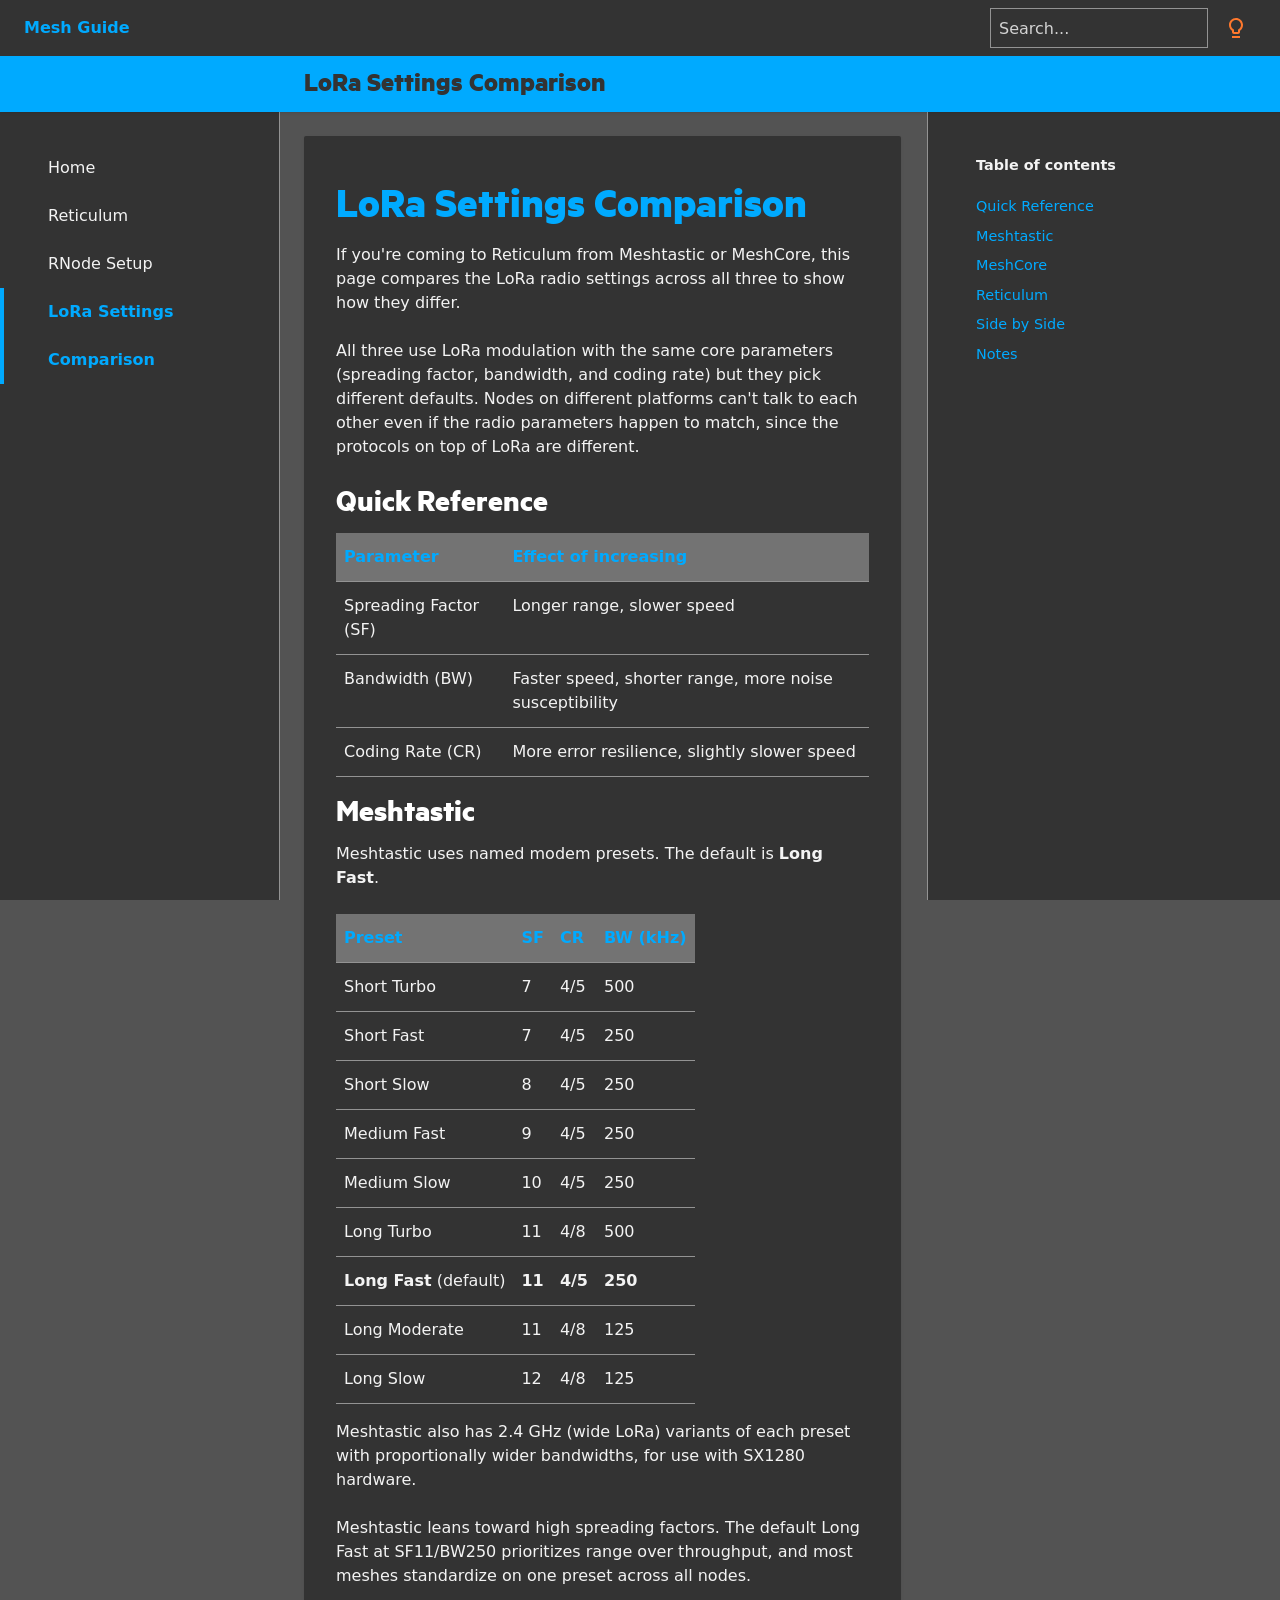
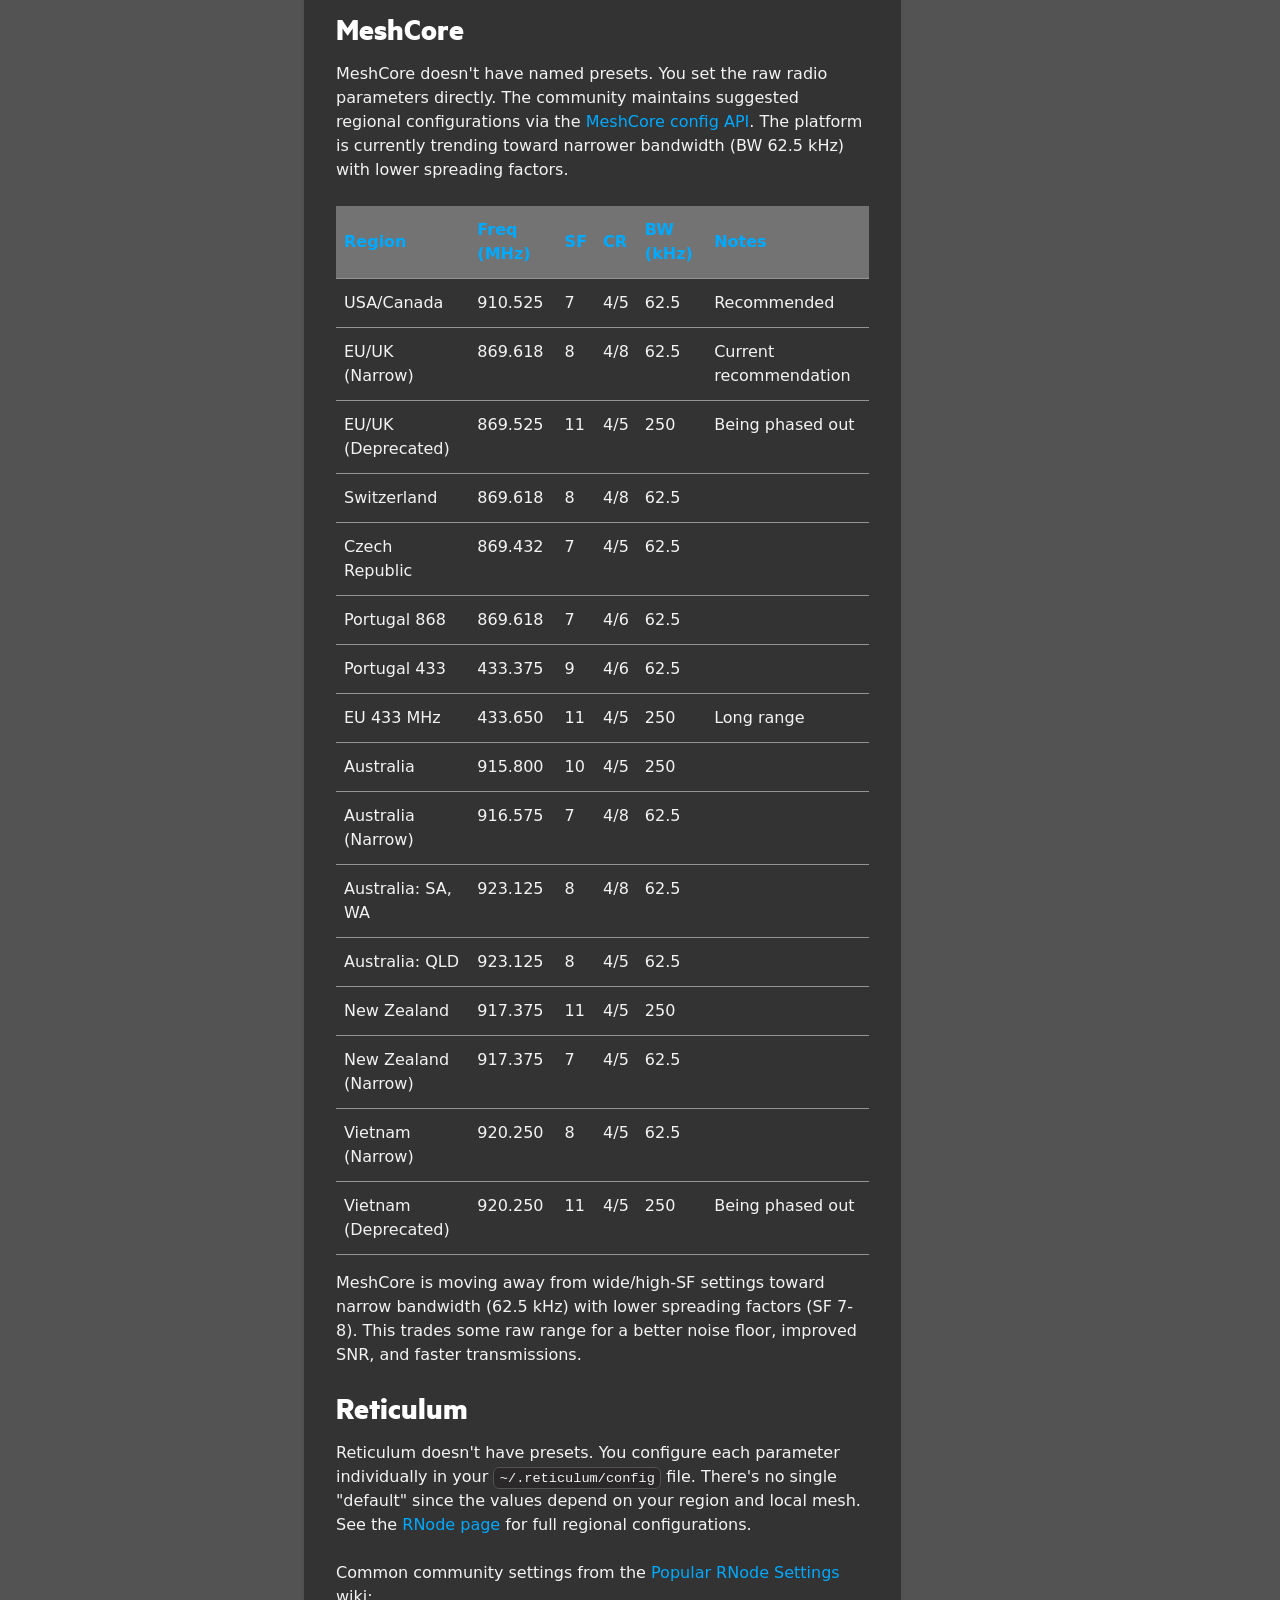
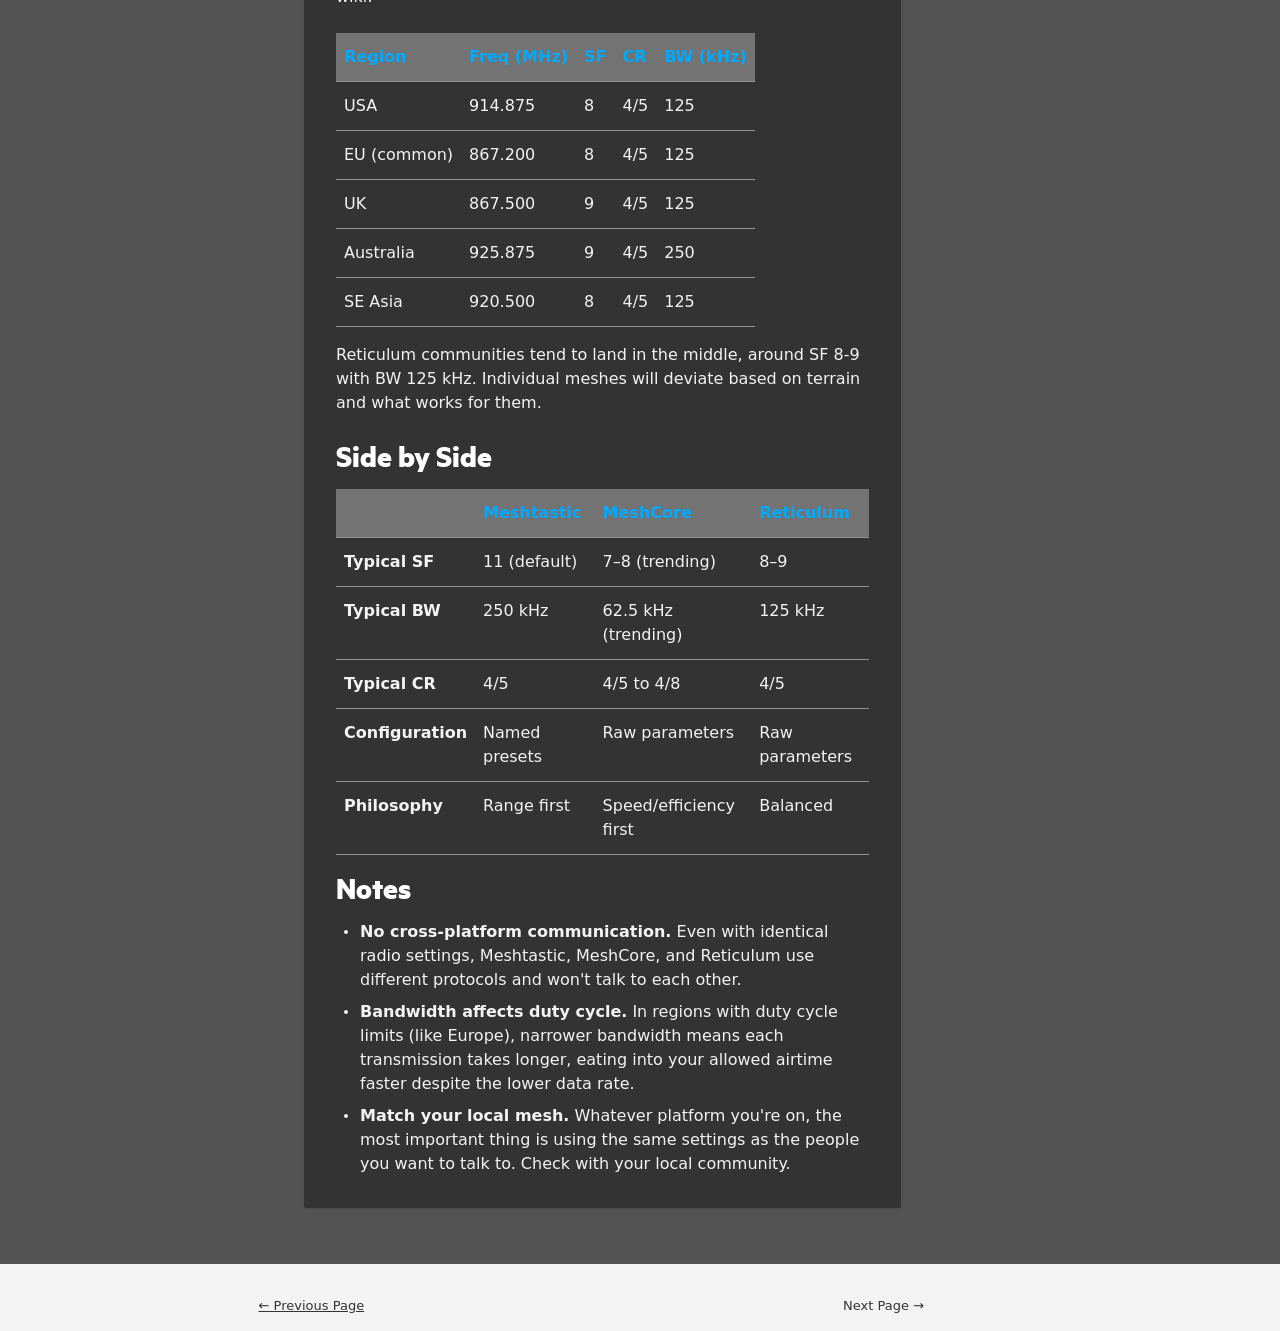
==== lora-comparison/index.html @ 9726cde9 "Deployed 7821513 with MkDocs version: 1.6.1" ====
<!DOCTYPE html>
<head>
  <meta charset="utf-8">
  <meta http-equiv="x-ua-compatible" content="ie=edge">
  <meta name="viewport" content="width=device-width, initial-scale=1, shrink-to-fit=no">

  <!--
    The page_title contains the title for a page as shown in the navigation.
    Site name contains the name as defined in the mkdocs.yml
  -->
  <title>LoRa Settings Comparison - Mesh Guide</title>

  <!-- Page description -->
  

  <!-- Redirect -->
  

  <!-- Page author -->
  
  <!--
    Just add a favicon.ico image to the docs.
  -->
  <link rel="shortcut icon" href="../img/favicon.ico">

  <link rel="stylesheet" href="../css/colors.css">
  <link rel="stylesheet" href="../css/bundle.css">
  <link rel="stylesheet" href="../css/theme.css">
  <link media="print" onload="this.media='all'" rel="stylesheet" href="../css/atom-dark-one.min.css">
  <!--
    extra_ess contains paths to CSS files in the users
    documentation directory or a list of CSS files defined in
    their mkdocs.yml.

    http://www.mkdocs.org/user-guide/configuration/#extra_css
  -->
  
    <link href="../css/custom.css" rel="stylesheet">
  

  
  

  <!--
    Include Google Analytics tracking code.

    http://www.mkdocs.org/user-guide/configuration/#google_analytics
  -->
  

</head>

<body>
<input id="dark-mode" type="checkbox" />
<!--
  The JS has to be loaded here for maximum performance, right after the #dark-mode
-->
<script src="../js/theme.js"></script>
<div class="app-body">
  <!-- KPN STYLE Beginning -->
  <div class="app-layout ">
    <!-- Top Bar -->
    <nav class="app-layout__top-bar top-bar">
      <a class="top-bar__logo">
        <img alt="KPN Logo" src="../img/logo-kpn.svg" />
      </a>
      <div class="top-bar__title">Mesh Guide</div>
      <ul class="top-bar__menu">
        <!--
          Create a search form that sends the user to the search.html file - this is
          the other file in the template which adds search to the theme. The only
          requirement here is that there is a text input with the name 'q' and the
          action and methods match below.
        -->
          <li class="top-bar__item">

            <span role="search" id="search-input-wrapper">
              <form action="../search.html" method="get">
                <input type="text" class="input" id="search-input" name="q" placeholder="Search..." />
              </form>
            </span >
          </li>
        <!--
          Versioning support
        -->
        
        <!--
          Support repo URL
        -->
        <li class="top-bar__item">
          
        </li>

        <li class="top-bar__item">
            <label class="top-bar__link" id="label-dark-mode" for="dark-mode" title="Dark mode">
              <svg alt="dark mode" width="24" height="24">
                <image xlink:href="../img/ui-bulb.svg" width="24" height="24"/>
            </svg>
            </label>
        </li>
        <li class="top-bar__item top-bar__item--trigger"></li>

        <!-- <li class="top-bar__item">

          <a class="top-bar__link top-bar__link--active">Home</a>
        </li>
        <li class="top-bar__item"><a class="top-bar__link">Information</a></li>
        <li class="top-bar__item">
          <a class="top-bar__link top-bar__link--collapsed">Getting Started</a>

        </li>
        <li class="top-bar__item top-bar__item--trigger">Menu</li> -->
      </ul>
    </nav>

    <!--
      Create the navigation for the documentation.

      Because we don't know how many levels deep the navigation is, it needs to
      be included in it's own file so it can be recursive. Otherwise the theme
      can also only support a specific number of levels.

      See the nav.html file for more details about how this works.
    -->
    <nav class="app-layout__side-bar side-bar">
      <div class="side-bar__action-bar">
        <a class="side-bar__link" href="/">Mesh Guide</a>
        <!--
          Versioning support
        -->
        
        <button class="side-bar__close"></button>
      </div>
      <ul class="side-bar__menu">
        
          <!--

-->

<li>
  <a href=".." class="side-bar__link ">
    Home
  </a>
</li>

        
          <!--

-->

<li>
  <a href="../reticulum/" class="side-bar__link ">
    Reticulum
  </a>
</li>

        
          <!--

-->

<li>
  <a href="../rnode/" class="side-bar__link ">
    RNode Setup
  </a>
</li>

        
          <!--

-->

<li>
  <a href="./" class="side-bar__link side-bar__link--active">
    LoRa Settings Comparison
  </a>
</li>

        
      </ul>
    </nav>

    <!-- MAIN BLOCK -->
    <main class="app-layout__main main">
      <div class="app-layout__title-bar title-bar">
        <div class="title-bar__title">LoRa Settings Comparison</div>
      </div>
      
      <div class="sidebar--secondary hidden-s hidden-xs">
        <h4>Table of contents</h4>
        <ul>
        
          
            
                <li><a class="a" href="#quick-reference">Quick Reference</a></li>
                
            
                <li><a class="a" href="#meshtastic">Meshtastic</a></li>
                
            
                <li><a class="a" href="#meshcore">MeshCore</a></li>
                
            
                <li><a class="a" href="#reticulum">Reticulum</a></li>
                
            
                <li><a class="a" href="#side-by-side">Side by Side</a></li>
                
            
                <li><a class="a" href="#notes">Notes</a></li>
                
            
          
        
        </ul>
      </div>
      
      <div class="container content-block">
        <div class="kpn-style">
          <div class="card">
            <div class="card__body">

              
              <h1 id="lora-settings-comparison">LoRa Settings Comparison</h1>
<p>If you're coming to Reticulum from Meshtastic or MeshCore, this page compares the LoRa radio
settings across all three to show how they differ.</p>
<p>All three use LoRa modulation with the same core parameters (spreading factor, bandwidth, and
coding rate) but they pick different defaults. Nodes on different platforms can't talk to each
other even if the radio parameters happen to match, since the protocols on top of LoRa are
different.</p>
<h2 id="quick-reference">Quick Reference</h2>
<table>
<thead>
<tr>
<th>Parameter</th>
<th>Effect of increasing</th>
</tr>
</thead>
<tbody>
<tr>
<td>Spreading Factor (SF)</td>
<td>Longer range, slower speed</td>
</tr>
<tr>
<td>Bandwidth (BW)</td>
<td>Faster speed, shorter range, more noise susceptibility</td>
</tr>
<tr>
<td>Coding Rate (CR)</td>
<td>More error resilience, slightly slower speed</td>
</tr>
</tbody>
</table>
<h2 id="meshtastic">Meshtastic</h2>
<p>Meshtastic uses named modem presets. The default is <strong>Long Fast</strong>.</p>
<table>
<thead>
<tr>
<th>Preset</th>
<th>SF</th>
<th>CR</th>
<th>BW (kHz)</th>
</tr>
</thead>
<tbody>
<tr>
<td>Short Turbo</td>
<td>7</td>
<td>4/5</td>
<td>500</td>
</tr>
<tr>
<td>Short Fast</td>
<td>7</td>
<td>4/5</td>
<td>250</td>
</tr>
<tr>
<td>Short Slow</td>
<td>8</td>
<td>4/5</td>
<td>250</td>
</tr>
<tr>
<td>Medium Fast</td>
<td>9</td>
<td>4/5</td>
<td>250</td>
</tr>
<tr>
<td>Medium Slow</td>
<td>10</td>
<td>4/5</td>
<td>250</td>
</tr>
<tr>
<td>Long Turbo</td>
<td>11</td>
<td>4/8</td>
<td>500</td>
</tr>
<tr>
<td><strong>Long Fast</strong> (default)</td>
<td><strong>11</strong></td>
<td><strong>4/5</strong></td>
<td><strong>250</strong></td>
</tr>
<tr>
<td>Long Moderate</td>
<td>11</td>
<td>4/8</td>
<td>125</td>
</tr>
<tr>
<td>Long Slow</td>
<td>12</td>
<td>4/8</td>
<td>125</td>
</tr>
</tbody>
</table>
<p>Meshtastic also has 2.4 GHz (wide LoRa) variants of each preset with proportionally wider
bandwidths, for use with SX1280 hardware.</p>
<p>Meshtastic leans toward high spreading factors. The default Long Fast at SF11/BW250 prioritizes
range over throughput, and most meshes standardize on one preset across all nodes.</p>
<h2 id="meshcore">MeshCore</h2>
<p>MeshCore doesn't have named presets. You set the raw radio parameters directly. The community
maintains suggested regional configurations via the
<a href="https://api.meshcore.nz/api/v1/config">MeshCore config API</a>. The platform is currently
trending toward narrower bandwidth (BW 62.5 kHz) with lower spreading factors.</p>
<table>
<thead>
<tr>
<th>Region</th>
<th>Freq (MHz)</th>
<th>SF</th>
<th>CR</th>
<th>BW (kHz)</th>
<th>Notes</th>
</tr>
</thead>
<tbody>
<tr>
<td>USA/Canada</td>
<td>910.525</td>
<td>7</td>
<td>4/5</td>
<td>62.5</td>
<td>Recommended</td>
</tr>
<tr>
<td>EU/UK (Narrow)</td>
<td>869.618</td>
<td>8</td>
<td>4/8</td>
<td>62.5</td>
<td>Current recommendation</td>
</tr>
<tr>
<td>EU/UK (Deprecated)</td>
<td>869.525</td>
<td>11</td>
<td>4/5</td>
<td>250</td>
<td>Being phased out</td>
</tr>
<tr>
<td>Switzerland</td>
<td>869.618</td>
<td>8</td>
<td>4/8</td>
<td>62.5</td>
<td></td>
</tr>
<tr>
<td>Czech Republic</td>
<td>869.432</td>
<td>7</td>
<td>4/5</td>
<td>62.5</td>
<td></td>
</tr>
<tr>
<td>Portugal 868</td>
<td>869.618</td>
<td>7</td>
<td>4/6</td>
<td>62.5</td>
<td></td>
</tr>
<tr>
<td>Portugal 433</td>
<td>433.375</td>
<td>9</td>
<td>4/6</td>
<td>62.5</td>
<td></td>
</tr>
<tr>
<td>EU 433 MHz</td>
<td>433.650</td>
<td>11</td>
<td>4/5</td>
<td>250</td>
<td>Long range</td>
</tr>
<tr>
<td>Australia</td>
<td>915.800</td>
<td>10</td>
<td>4/5</td>
<td>250</td>
<td></td>
</tr>
<tr>
<td>Australia (Narrow)</td>
<td>916.575</td>
<td>7</td>
<td>4/8</td>
<td>62.5</td>
<td></td>
</tr>
<tr>
<td>Australia: SA, WA</td>
<td>923.125</td>
<td>8</td>
<td>4/8</td>
<td>62.5</td>
<td></td>
</tr>
<tr>
<td>Australia: QLD</td>
<td>923.125</td>
<td>8</td>
<td>4/5</td>
<td>62.5</td>
<td></td>
</tr>
<tr>
<td>New Zealand</td>
<td>917.375</td>
<td>11</td>
<td>4/5</td>
<td>250</td>
<td></td>
</tr>
<tr>
<td>New Zealand (Narrow)</td>
<td>917.375</td>
<td>7</td>
<td>4/5</td>
<td>62.5</td>
<td></td>
</tr>
<tr>
<td>Vietnam (Narrow)</td>
<td>920.250</td>
<td>8</td>
<td>4/5</td>
<td>62.5</td>
<td></td>
</tr>
<tr>
<td>Vietnam (Deprecated)</td>
<td>920.250</td>
<td>11</td>
<td>4/5</td>
<td>250</td>
<td>Being phased out</td>
</tr>
</tbody>
</table>
<p>MeshCore is moving away from wide/high-SF settings toward narrow bandwidth (62.5 kHz) with
lower spreading factors (SF 7-8). This trades some raw range for a better noise floor,
improved SNR, and faster transmissions.</p>
<h2 id="reticulum">Reticulum</h2>
<p>Reticulum doesn't have presets. You configure each parameter individually in your
<code>~/.reticulum/config</code> file. There's no single "default" since the values depend on your
region and local mesh. See the <a href="../rnode/">RNode page</a> for full regional configurations.</p>
<p>Common community settings from the
<a href="https://github.com/markqvist/Reticulum/wiki/Popular-RNode-Settings">Popular RNode Settings</a> wiki:</p>
<table>
<thead>
<tr>
<th>Region</th>
<th>Freq (MHz)</th>
<th>SF</th>
<th>CR</th>
<th>BW (kHz)</th>
</tr>
</thead>
<tbody>
<tr>
<td>USA</td>
<td>914.875</td>
<td>8</td>
<td>4/5</td>
<td>125</td>
</tr>
<tr>
<td>EU (common)</td>
<td>867.200</td>
<td>8</td>
<td>4/5</td>
<td>125</td>
</tr>
<tr>
<td>UK</td>
<td>867.500</td>
<td>9</td>
<td>4/5</td>
<td>125</td>
</tr>
<tr>
<td>Australia</td>
<td>925.875</td>
<td>9</td>
<td>4/5</td>
<td>250</td>
</tr>
<tr>
<td>SE Asia</td>
<td>920.500</td>
<td>8</td>
<td>4/5</td>
<td>125</td>
</tr>
</tbody>
</table>
<p>Reticulum communities tend to land in the middle, around SF 8-9 with BW 125 kHz. Individual meshes
will deviate based on terrain and what works for them.</p>
<h2 id="side-by-side">Side by Side</h2>
<table>
<thead>
<tr>
<th></th>
<th>Meshtastic</th>
<th>MeshCore</th>
<th>Reticulum</th>
</tr>
</thead>
<tbody>
<tr>
<td><strong>Typical SF</strong></td>
<td>11 (default)</td>
<td>7–8 (trending)</td>
<td>8–9</td>
</tr>
<tr>
<td><strong>Typical BW</strong></td>
<td>250 kHz</td>
<td>62.5 kHz (trending)</td>
<td>125 kHz</td>
</tr>
<tr>
<td><strong>Typical CR</strong></td>
<td>4/5</td>
<td>4/5 to 4/8</td>
<td>4/5</td>
</tr>
<tr>
<td><strong>Configuration</strong></td>
<td>Named presets</td>
<td>Raw parameters</td>
<td>Raw parameters</td>
</tr>
<tr>
<td><strong>Philosophy</strong></td>
<td>Range first</td>
<td>Speed/efficiency first</td>
<td>Balanced</td>
</tr>
</tbody>
</table>
<h2 id="notes">Notes</h2>
<ul>
<li><strong>No cross-platform communication.</strong> Even with identical radio settings, Meshtastic, MeshCore,
  and Reticulum use different protocols and won't talk to each other.</li>
<li><strong>Bandwidth affects duty cycle.</strong> In regions with duty cycle limits (like Europe), narrower
  bandwidth means each transmission takes longer, eating into your allowed airtime faster
  despite the lower data rate.</li>
<li><strong>Match your local mesh.</strong> Whatever platform you're on, the most important thing is using the
  same settings as the people you want to talk to. Check with your local community.</li>
</ul>
              
            </div>
          </div>
        </div>
      </div>
    </main>

    <!-- FOOTER -->
    <footer class="footer">
      <div class="footer__body">
        
        <div class="row">
          <div class="col col--s-4 col--m-3 col--l-2">
          </div>
          <div class="col col--s-4 col--m space-between">
            
              <a class="footer__link padding-top-0 navigation-prev"
                href="../rnode/"
                title="RNode Setup">
                &#8592; Previous Page
              </a>
            
            
            
                Next Page &#8594;
            
          </div>
          <div class="col col--s-4 col--m-3 ">
          </div>
        </div>
        
      </div>
    </footer>
  </div>


  <!--
  MkDocs version      : 1.6.1
  Docs Build Date UTC : 2026-03-30 06:11:58.390553+00:00
  -->

  <!--
    To include static assets from our theme, just add
    .. beforehand which will be the relative path to
    the root of the documentation.
  -->
  <script src="../js/highlight.min.js"></script>
  <script src="../js/languages/groovy.min.js"></script>
  <script src="../js/languages/asciidoc.min.js"></script>
  <script src="../js/languages/nix.min.js"></script>

  <script>
    hljs.highlightAll();
  </script>
  <script async src="../js/detail.js"></script>
  <!--
    extra_javascript contains paths to JavaScript files in the
    users documentation directory or a list of JavaScript files
    defined in their mkdocs.yml.

    http://www.mkdocs.org/user-guide/configuration/#extra_javascript
  -->
  
    <script src="../search/main.js"></script>
  


  <script>
  function getMermaidTheme() {
    if (document.getElementById("dark-mode").checked) {
      return 'dark'
    }
    return 'forest'
  }

  function initMermaid() {
    mermaid.initialize({
      theme: getMermaidTheme(),
      logLevel: 1,
    });
  }
  var mermaidClass = document.getElementsByClassName('mermaid');
  if (mermaidClass.length > 0) {

    var mermaidScript = document.createElement('script');
    mermaidScript.setAttribute("src", "../js/mermaid.min.js");
    mermaidScript.setAttribute("async", "false");
    mermaidScript.setAttribute("type", "text/javascript");
    mermaidScript.onload = initMermaid;
    document.body.appendChild(mermaidScript)

  }
  </script>

</div>
</body>
</html>
---- css/colors.css ----
:root {
  --green-subtle: #f4fae3;
  --green-light: #ccdd77;
  --green-bright: #00c300;
  --green: #00C300;
  --green-dark: #007700;
  --green-darkest: #005500;

  --blue-subtle: #f7fcfc;
  --blue-light: #99ccff;
  --blue: #0af;
  --blue-dark: #07c;
  --blue-darkest: #00009e;

  --orange-subtle: #f90;
  --orange-light: #e70;
  --orange: #f90;
  --orange-dark: #e70;

  --red: #f33;
  --red-dark: #e52e2e;

  --grey-white: #ffffff;
  --grey-subtle: #f3f3f3;
  --grey-light: #e3e3e3;
  --grey-light-silver: #d3d3d3;
  --grey-silver: #b3b3b3;
  --grey-medium: #939393;
  --grey: #737373;
  --grey-dove: #535353;
  --grey-dark: #333333;
  --grey-black: #131313;

  --shadow: 0 1px 2px 0 rgba(0, 0, 0, 0.05);
  --ring-offset-shadow: 0 0 transparent;
  --ring-shadow: 0 0 transparent;

  --repo-link-invert: 24%;

  --dark-mode-label-filter: inherit;
  /* --dark-mode-label-filter-hover: brightness(20) sepia(100) hue-rotate(325deg) saturate(6); */
  --dark-mode-label-filter-hover: brightness(1.6) sepia(0.1) hue-rotate(290deg);

  --logo-filter: inherit;
  --inline-code-bg: var(--grey-subtle);
  --inline-code-border: 1px solid var(--grey-light);
  --blockquote-bg: #fbf8f8;
  --blockquote-color: var(--grey-dove);
}

#dark-mode:checked ~ .app-body {
  --green: #00c300;
  --grey-white: #333333;
  --grey-subtle: #535353;
  --grey-light: #535353;
  --grey-dark: #ffffff;
  --grey-dove: #f3f3f3;
  --grey-light-silver: #939393;
  --grey-medium: #d3d3d3;
  --repo-link-invert: 100%;

  --dark-mode-label-filter: brightness(20) sepia(100) hue-rotate(325deg) saturate(6);
  --dark-mode-label-filter-hover: var(--green);

  --logo-filter: brightness(50);
  --inline-code-bg: #2a2828;
  --inline-code-border: 1px solid var(--grey-subtle);

  --blockquote-bg: #444343;
  --blockquote-color: var(--grey-dove);

  color: var(--grey-dove);
}
---- css/bundle.css ----
﻿@keyframes rotate{to{transform:rotate(360deg)}}.display-inline{display:inline !important}.display-inline-block{display:inline-block !important}.display-flex{display:flex !important}.display-table{display:table !important}.display-block,.shown{display:block !important}.hidden{display:none !important}.shown-xs,.shown-s,.shown-m,.shown-l{display:none !important}@media (min-width: 0px) and (max-width: 767px){.hidden-xs{display:none !important}.shown-xs{display:block !important}}@media (min-width: 768px) and (max-width: 991px){.hidden-s{display:none !important}.shown-s{display:block !important}}@media (min-width: 992px) and (max-width: 1199px){.hidden-m{display:none !important}.shown-m{display:block !important}}@media (min-width: 1200px){.hidden-l{display:none !important}.shown-l{display:block !important}}.scroll-x{overflow-x:auto !important}.scroll-y{overflow-y:auto !important}.text-align-center{text-align:center !important}.text-align-left{text-align:left !important}.text-align-right{text-align:right !important}.text-bold{font-weight:700 !important}.text-italic{font-style:italic !important}.text-underline{text-decoration:underline !important}.margin-auto{margin-left:auto !important;margin-right:auto !important}.margin-0{margin:0 !important}.margin-0-5{margin:4px !important}.margin-1{margin:8px !important}.margin-2{margin:16px !important}.margin-3{margin:24px !important}.margin-4{margin:8px}.margin-top-0{margin-top:0 !important}.margin-top-0-5{margin-top:4px !important}.margin-top-1{margin-top:8px !important}.margin-top-2{margin-top:16px !important}.margin-top-3{margin-top:24px !important}.margin-top-4{margin-top:32px !important}.margin-right-0{margin-right:0 !important}.margin-right-0-5{margin-right:4px !important}.margin-right-1{margin-right:8px !important}.margin-right-2{margin-right:16px !important}.margin-right-3{margin-right:24px !important}.margin-right-4{margin-right:32px !important}.margin-bottom-0{margin-bottom:0 !important}.margin-bottom-0-5{margin-bottom:4px !important}.margin-bottom-1{margin-bottom:8px !important}.margin-bottom-2{margin-bottom:16px !important}.margin-bottom-3{margin-bottom:24px !important}.margin-bottom-4{margin-bottom:32px !important}.margin-left-0{margin-left:0 !important}.margin-left-0-5{margin-left:4px !important}.margin-left-1{margin-left:8px !important}.margin-left-2{margin-left:16px !important}.margin-left-3{margin-left:24px !important}.margin-left-4{margin-left:32px !important}.padding-0{padding:0 !important}.padding-0-5{padding:4px !important}.padding-1{padding:8px !important}.padding-2{padding:16px !important}.padding-3{padding:24px !important}.padding-4{padding:32px !important}.padding-top-0{padding-top:0 !important}.padding-top-0-5{padding-top:4px !important}.padding-top-1{padding-top:8px !important}.padding-top-2{padding-top:16px !important}.padding-top-3{padding-top:24px !important}.padding-top-4{padding-top:32px !important}.padding-right-0{padding-right:0 !important}.padding-right-0-5{padding-right:4px !important}.padding-right-1{padding-right:8px !important}.padding-right-2{padding-right:16px !important}.padding-right-3{padding-right:24px !important}.padding-right-4{padding-right:32px !important}.padding-bottom-0{padding-bottom:0 !important}.padding-bottom-0-5{padding-bottom:4px !important}.padding-bottom-1{padding-bottom:8px !important}.padding-bottom-2{padding-bottom:16px !important}.padding-bottom-3{padding-bottom:24px !important}.padding-bottom-4{padding-bottom:32px !important}.padding-left-0{padding-left:0 !important}.padding-left-0-5{padding-left:4px !important}.padding-left-1{padding-left:8px !important}.padding-left-2{padding-left:16px !important}.padding-left-3{padding-left:24px !important}.padding-left-4{padding-left:32px !important}.ratio{position:relative}.ratio::before{display:block;content:"";width:100%}.ratio.ratio--1-1::before{padding-top:100%}.ratio.ratio--4-3::before{padding-top:75%}.ratio.ratio--16-9::before{padding-top:56.25%}.ratio>*{height:100%;left:0;position:absolute;top:0;width:100%}*{-webkit-font-smoothing:antialiased;-moz-osx-font-smoothing:grayscale}html{color:var(--grey-dark);font-family:"system-ui","Arial","Helvetica";font-size:16px;line-height:1.5}.h1,.kpn-style h1:not([class]){color:var(--grey-dark);font-family:"kpn-metric","Arial","Helvetica";font-weight:700;line-height:1.3;margin-bottom:8px;margin-top:10px;color:var(--green);font-size:44px}@media (min-width: 0px) and (max-width: 767px){.h1:not(.h1--impassive),.kpn-style h1:not([class]):not(.h1--impassive){font-size:32px}}@media (min-width: 768px) and (max-width: 991px){.h1:not(.h1--impassive),.kpn-style h1:not([class]):not(.h1--impassive){font-size:36px}}.h1.h1--calm,.kpn-style h1:not([class]).h1--calm{font-weight:300}.h2,.kpn-style h2:not([class]){color:var(--grey-dark);font-family:"kpn-metric","Arial","Helvetica";font-weight:700;line-height:1.3;margin-bottom:8px;margin-top:10px;font-size:32px}@media (min-width: 0px) and (max-width: 767px){.h2:not(.h2--impassive),.kpn-style h2:not([class]):not(.h2--impassive){font-size:24px}}@media (min-width: 768px) and (max-width: 991px){.h2:not(.h2--impassive),.kpn-style h2:not([class]):not(.h2--impassive){font-size:27px}}.h2.h2--strong,.kpn-style h2:not([class]).h2--strong{color:var(--green)}.h2.h2--calm,.kpn-style h2:not([class]).h2--calm{font-weight:300}.h3,.kpn-style h3:not([class]){color:var(--grey-dark);font-family:"kpn-metric","Arial","Helvetica";font-weight:700;line-height:1.3;margin-bottom:8px;margin-top:10px;font-size:24px}@media (min-width: 0px) and (max-width: 767px){.h3:not(.h3--impassive),.kpn-style h3:not([class]):not(.h3--impassive){font-size:20px}}@media (min-width: 768px) and (max-width: 991px){.h3:not(.h3--impassive),.kpn-style h3:not([class]):not(.h3--impassive){font-size:21px}}.h3.h3--strong,.kpn-style h3:not([class]).h3--strong{color:var(--green)}.h3.h3--calm,.kpn-style h3:not([class]).h3--calm{font-weight:300}.h4,.kpn-style h4:not([class]){color:var(--grey-dark);font-family:"kpn-metric","Arial","Helvetica";font-weight:700;line-height:1.3;margin-bottom:8px;margin-top:10px;font-family:"system-ui","Arial","Helvetica";font-size:16px}@media (min-width: 0px) and (max-width: 767px){.h4:not(.h4--impassive),.kpn-style h4:not([class]):not(.h4--impassive){font-size:16px}}@media (min-width: 768px) and (max-width: 991px){.h4:not(.h4--impassive),.kpn-style h4:not([class]):not(.h4--impassive){font-size:16px}}.h4.h4--strong,.kpn-style h4:not([class]).h4--strong{color:var(--green)}.h4.h4--calm,.kpn-style h4:not([class]).h4--calm{font-weight:400}.p,.kpn-style p:not([class]){font-family:"system-ui","Arial","Helvetica";font-size:16px;line-height:1.5;margin-bottom:24px;margin-top:0}.p.p--small,.kpn-style p:not([class]).p--small{font-size:13px;line-height:1.2}.p.p--large,.kpn-style p:not([class]).p--large{font-size:20px;line-height:1.7}.hr,.kpn-style hr:not([class]){background-color:var(--grey-light-silver);border:none;height:1px;margin-bottom:16px;margin-top:16px}.blockquote,.kpn-style blockquote:not([class]){font-size:32px;line-height:1.2;margin:0 0 32px;padding:8px 1em 0;position:relative;quotes:"“" "”" "‘" "’"}@media (min-width: 0px) and (max-width: 767px){.blockquote,.kpn-style blockquote:not([class]){font-size:18px;quotes:none;padding:4px}}.blockquote::before,.blockquote::after,.kpn-style blockquote:not([class])::before,.kpn-style blockquote:not([class])::after{position:absolute;font-size:2em;line-height:1}.blockquote::before,.kpn-style blockquote:not([class])::before{content:"“";left:0;top:0}/*! system-font.css v2.0.2 | CC0-1.0 License | github.com/jonathantneal/system-font-css */@font-face{font-family:system-ui;font-style:normal;font-weight:300;src:local(".SFNSText-Light"),local(".HelveticaNeueDeskInterface-Light"),local(".LucidaGrandeUI"),local("Segoe UI Light"),local("Ubuntu Light"),local("Roboto-Light"),local("DroidSans"),local("Tahoma")}@font-face{font-family:system-ui;font-style:italic;font-weight:300;src:local(".SFNSText-LightItalic"),local(".HelveticaNeueDeskInterface-Italic"),local(".LucidaGrandeUI"),local("Segoe UI Light Italic"),local("Ubuntu Light Italic"),local("Roboto-LightItalic"),local("DroidSans"),local("Tahoma")}@font-face{font-family:system-ui;font-style:normal;font-weight:400;src:local(".SFNSText-Regular"),local(".HelveticaNeueDeskInterface-Regular"),local(".LucidaGrandeUI"),local("Segoe UI"),local("Ubuntu"),local("Roboto-Regular"),local("DroidSans"),local("Tahoma")}@font-face{font-family:system-ui;font-style:italic;font-weight:400;src:local(".SFNSText-Italic"),local(".HelveticaNeueDeskInterface-Italic"),local(".LucidaGrandeUI"),local("Segoe UI Italic"),local("Ubuntu Italic"),local("Roboto-Italic"),local("DroidSans"),local("Tahoma")}@font-face{font-family:system-ui;font-style:normal;font-weight:500;src:local(".SFNSText-Medium"),local(".HelveticaNeueDeskInterface-MediumP4"),local(".LucidaGrandeUI"),local("Segoe UI Semibold"),local("Ubuntu Medium"),local("Roboto-Medium"),local("DroidSans-Bold"),local("Tahoma Bold")}@font-face{font-family:system-ui;font-style:italic;font-weight:500;src:local(".SFNSText-MediumItalic"),local(".HelveticaNeueDeskInterface-MediumItalicP4"),local(".LucidaGrandeUI"),local("Segoe UI Semibold Italic"),local("Ubuntu Medium Italic"),local("Roboto-MediumItalic"),local("DroidSans-Bold"),local("Tahoma Bold")}@font-face{font-family:system-ui;font-style:normal;font-weight:700;src:local(".SFNSText-Bold"),local(".HelveticaNeueDeskInterface-Bold"),local(".LucidaGrandeUI"),local("Segoe UI Bold"),local("Ubuntu Bold"),local("Roboto-Bold"),local("DroidSans-Bold"),local("Tahoma Bold")}@font-face{font-family:system-ui;font-style:italic;font-weight:700;src:local(".SFNSText-BoldItalic"),local(".HelveticaNeueDeskInterface-BoldItalic"),local(".LucidaGrandeUI"),local("Segoe UI Bold Italic"),local("Ubuntu Bold Italic"),local("Roboto-BoldItalic"),local("DroidSans-Bold"),local("Tahoma Bold")}[class^="ui-"],[class*=" ui-"]{-moz-osx-font-smoothing:grayscale;-webkit-font-smoothing:antialiased;display:inline-block;font-family:"kpn-ui-icons";font-size:24px;font-style:normal;font-weight:400;font-variant:normal;line-height:1;text-rendering:auto;text-transform:none}[class^="ui-"].ui--small,[class*=" ui-"].ui--small{font-size:18px}[class^="ui-"].ui--large,[class*=" ui-"].ui--large{font-size:36px}.ui-30-seconds-backwords::before{content:""}.ui-30-seconds-forwards::before{content:""}.ui-account-diap::before{content:""}.ui-account::before{content:""}.ui-add::before{content:""}.ui-arrow-down::before{content:""}.ui-arrow-left::before{content:""}.ui-arrow-right::before{content:""}.ui-arrow-up::before{content:""}.ui-arrow-upleft::before{content:""}.ui-assemble::before{content:""}.ui-asterisk::before{content:""}.ui-audio::before{content:""}.ui-backspace::before{content:""}.ui-backward::before{content:""}.ui-bookmark::before{content:""}.ui-bulb::before{content:""}.ui-business-diap::before{content:""}.ui-business::before{content:""}.ui-calendar::before{content:""}.ui-call-ending::before{content:""}.ui-call-incoming::before{content:""}.ui-call-outgoing::before{content:""}.ui-camera::before{content:""}.ui-car::before{content:""}.ui-caret-down::before{content:""}.ui-caret-up::before{content:""}.ui-chat-diap::before{content:""}.ui-chat::before{content:""}.ui-check::before{content:""}.ui-chevron-down::before{content:""}.ui-chevron-left::before{content:""}.ui-chevron-right::before{content:""}.ui-chevron-up::before{content:""}.ui-chromecast::before{content:""}.ui-circle-diap::before{content:""}.ui-circle::before{content:""}.ui-clock::before{content:""}.ui-close::before{content:""}.ui-cloud::before{content:""}.ui-cross::before{content:""}.ui-csv-file::before{content:""}.ui-delete-all::before{content:""}.ui-delete::before{content:""}.ui-dialpad::before{content:""}.ui-diamond-diap::before{content:""}.ui-diamond::before{content:""}.ui-doc-file::before{content:""}.ui-document::before{content:""}.ui-download::before{content:""}.ui-dropdown::before{content:""}.ui-edit::before{content:""}.ui-emoticon-happy::before{content:""}.ui-emoticon-neutral::before{content:""}.ui-emoticon-sad::before{content:""}.ui-envelop::before{content:""}.ui-error::before{content:""}.ui-euro::before{content:""}.ui-external-link::before{content:""}.ui-facebook::before{content:""}.ui-female::before{content:""}.ui-filter::before{content:""}.ui-fingerprint::before{content:""}.ui-fire::before{content:""}.ui-flag::before{content:""}.ui-folder::before{content:""}.ui-forward::before{content:""}.ui-fullscreen-enter::before{content:""}.ui-fullscreen-exit::before{content:""}.ui-graphview::before{content:""}.ui-gridview::before{content:""}.ui-hash::before{content:""}.ui-heart::before{content:""}.ui-help::before{content:""}.ui-hide::before{content:""}.ui-history::before{content:""}.ui-home-diap::before{content:""}.ui-home::before{content:""}.ui-infinite::before{content:""}.ui-info-diap::before{content:""}.ui-info::before{content:""}.ui-internet::before{content:""}.ui-kijkwijzer-6plus::before{content:""}.ui-kijkwijzer-9plus::before{content:""}.ui-kijkwijzer-12plus::before{content:""}.ui-kijkwijzer-16plus::before{content:""}.ui-kijkwijzer-alle-leeftijden::before{content:""}.ui-kijkwijzer-angst::before{content:""}.ui-kijkwijzer-discriminatie::before{content:""}.ui-kijkwijzer-drugs::before{content:""}.ui-kijkwijzer-geweld::before{content:""}.ui-kijkwijzer-sex::before{content:""}.ui-kijkwijzer-taalgebruik::before{content:""}.ui-laptop::before{content:""}.ui-library::before{content:""}.ui-link::before{content:""}.ui-list::before{content:""}.ui-listview::before{content:""}.ui-locate::before{content:""}.ui-lock-closed::before{content:""}.ui-lock-open::before{content:""}.ui-logout::before{content:""}.ui-mail::before{content:""}.ui-male::before{content:""}.ui-manual::before{content:""}.ui-map-view::before{content:""}.ui-marker-diap::before{content:""}.ui-marker::before{content:""}.ui-menu::before{content:""}.ui-message::before{content:""}.ui-microphone-off::before{content:""}.ui-microphone-on::before{content:""}.ui-minus::before{content:""}.ui-mobile::before{content:""}.ui-more::before{content:""}.ui-movie::before{content:""}.ui-multiple::before{content:""}.ui-network-diap::before{content:""}.ui-network::before{content:""}.ui-notifications-off::before{content:""}.ui-notifications-on::before{content:""}.ui-notifications::before{content:""}.ui-pause::before{content:""}.ui-payment::before{content:""}.ui-pdf-file::before{content:""}.ui-person::before{content:""}.ui-phone-ringing::before{content:""}.ui-phone::before{content:""}.ui-photo::before{content:""}.ui-play-disabled::before{content:""}.ui-play::before{content:""}.ui-playback::before{content:""}.ui-plus::before{content:""}.ui-plusminus::before{content:""}.ui-power::before{content:""}.ui-preferences::before{content:""}.ui-present::before{content:""}.ui-products-diap::before{content:""}.ui-products::before{content:""}.ui-record-all::before{content:""}.ui-record-disabled::before{content:""}.ui-record::before{content:""}.ui-recordings::before{content:""}.ui-redo::before{content:""}.ui-refresh::before{content:""}.ui-remove-diap::before{content:""}.ui-remove::before{content:""}.ui-renew::before{content:""}.ui-rewind::before{content:""}.ui-robot::before{content:""}.ui-scroll-to-top::before{content:""}.ui-search::before{content:""}.ui-secure::before{content:""}.ui-select::before{content:""}.ui-send::before{content:""}.ui-settings::before{content:""}.ui-share::before{content:""}.ui-shift::before{content:""}.ui-shop::before{content:""}.ui-shoppingbasket::before{content:""}.ui-show::before{content:""}.ui-simcard::before{content:""}.ui-star-diap::before{content:""}.ui-star::before{content:""}.ui-stop::before{content:""}.ui-tablet::before{content:""}.ui-text::before{content:""}.ui-ticket-diap::before{content:""}.ui-ticket::before{content:""}.ui-tv-guide::before{content:""}.ui-tv::before{content:""}.ui-twitter::before{content:""}.ui-undo::before{content:""}.ui-upload::before{content:""}.ui-video::before{content:""}.ui-voicemail::before{content:""}.ui-volume-high::before{content:""}.ui-volume-low::before{content:""}.ui-volume-medium::before{content:""}.ui-volume-off::before{content:""}.ui-warning::before{content:""}.ui-watch::before{content:""}.ui-watchlist::before{content:""}.ui-whatsapp::before{content:""}.ui-wifi-disabled::before{content:""}.ui-wifi::before{content:""}.ui-zip-file::before{content:""}[class^="si-"],[class*=" si-"]{-moz-osx-font-smoothing:grayscale;-webkit-font-smoothing:antialiased;display:inline-block;font-family:"kpn-service-icons";font-size:96px;font-style:normal;font-weight:400;font-variant:normal;line-height:1;text-rendering:auto;text-transform:none}.si-247::before{content:"\e900"}.si-add::before{content:"\e901"}.si-alles-in-een::before{content:"\e902"}.si-app-netflix::before{content:"\e903"}.si-bike::before{content:"\e904"}.si-browser::before{content:"\e905"}.si-business-serie-l::before,.si-business-large::before{content:"\e906"}.si-business-serie-m::before,.si-business-medium::before{content:"\e907"}.si-business-serie-s::before,.si-business-small::before{content:"\e908"}.si-business-serie-xl::before,.si-business-extra-large::before{content:"\e909"}.si-businessman::before{content:"\e90a"}.si-calendar::before{content:"\e90b"}.si-callcenter-agent::before{content:"\e90c"}.si-chat::before{content:"\e90d"}.si-checkbox::before,.si-check::before{content:"\e90e"}.si-cloud::before{content:"\e90f"}.si-device-locked::before,.si-mobile-locked::before{content:"\e910"}.si-devolo::before{content:"\e911"}.si-digitenne::before{content:"\e912"}.si-document::before{content:"\e913"}.si-dustbin::before,.si-delete::before{content:"\e914"}.si-edit::before{content:"\e915"}.si-education::before,.si-graduation-cap::before{content:"\e916"}.si-email::before,.si-mail::before{content:"\e917"}.si-envelop::before{content:"\e918"}.si-error::before{content:"\e919"}.si-ethernet::before,.si-cable::before{content:"\e91a"}.si-euro::before{content:"\e91b"}.si-experiabox::before{content:"\e91c"}.si-fixed-phone::before,.si-phone::before{content:"\e91d"}.si-food::before{content:"\e91e"}.si-forum::before{content:"\e91f"}.si-gaming::before,.si-game::before{content:"\e920"}.si-giftbox::before,.si-gift::before{content:"\e921"}.si-glass::before,.si-drink::before{content:"\e922"}.si-globe::before{content:"\e923"}.si-graph::before,.si-graph-up::before{content:"\e924"}.si-hd-quality::before,.si-hd::before{content:"\e925"}.si-health::before{content:"\e926"}.si-heart::before{content:"\e927"}.si-history::before{content:"\e928"}.si-home::before{content:"\e929"}.si-info::before{content:"\e92a"}.si-internet::before{content:"\e92b"}.si-key::before{content:"\e92c"}.si-laptop::before{content:"\e92d"}.si-lightbulb::before,.si-bulb::before{content:"\e92e"}.si-location::before,.si-marker::before{content:"\e92f"}.si-locked::before,.si-lock::before{content:"\e930"}.si-lost::before,.si-question::before{content:"\e931"}.si-low-battery::before,.si-battery::before{content:"\e932"}.si-manual::before{content:"\e933"}.si-mapview::before{content:"\e934"}.si-mechanic::before{content:"\e935"}.si-mobiel::before,.si-mobile::before{content:"\e936"}.si-mobile-deviceset::before,.si-deviceset-mobile::before{content:"\e937"}.si-mobile-incomming-call::before{content:"\e938"}.si-mobile-multiple::before{content:"\e939"}.si-mobile-switch-off::before{content:"\e93a"}.si-modular::before,.si-grid::before{content:"\e93b"}.si-montage::before,.si-assemble::before{content:"\e93c"}.si-multiple-apps::before{content:"\e93d"}.si-music::before,.si-audio::before{content:"\e93e"}.si-navigation::before{content:"\e93f"}.si-network::before,.si-mast::before{content:"\e940"}.si-no-wifi::before,.si-wifi-disabled::before{content:"\e941"}.si-number-0::before{content:"\e942"}.si-number-1::before{content:"\e943"}.si-number-2::before{content:"\e944"}.si-number-3::before{content:"\e945"}.si-number-4::before{content:"\e946"}.si-number-5::before{content:"\e947"}.si-number-6::before{content:"\e948"}.si-number-7::before{content:"\e949"}.si-number-8::before{content:"\e94a"}.si-number-9::before{content:"\e94b"}.si-pauze::before,.si-pause::before{content:"\e94c"}.si-person::before{content:"\e94d"}.si-pinpoint-small::before,.si-marker-small::before{content:"\e94e"}.si-play-button::before{content:"\e94f"}.si-questionmark::before,.si-help::before{content:"\e950"}.si-radio::before{content:"\e951"}.si-replay-tv::before,.si-playback::before{content:"\e952"}.si-robot::before{content:"\e953"}.si-search::before{content:"\e954"}.si-security::before,.si-secure::before{content:"\e955"}.si-send::before{content:"\e956"}.si-settings-gear::before,.si-settings::before{content:"\e957"}.si-share::before{content:"\e958"}.si-shop::before{content:"\e959"}.si-shoppingcard::before,.si-shoppingbasket::before{content:"\e95a"}.si-sim-card::before,.si-simcard::before{content:"\e95b"}.si-smartlife::before,.si-smarthome::before{content:"\e95c"}.si-smiley-wink::before{content:"\e95d"}.si-speed::before{content:"\e95e"}.si-sports::before,.si-baseball::before{content:"\e95f"}.si-suitcase::before{content:"\e960"}.si-sun::before{content:"\e961"}.si-tablet-deviceset::before,.si-deviceset-tablet::before{content:"\e962"}.si-tablet::before{content:"\e963"}.si-thief::before{content:"\e964"}.si-thumbs-down::before{content:"\e965"}.si-thumbs-up::before{content:"\e966"}.si-tickets::before,.si-ticket::before{content:"\e967"}.si-touch-id::before,.si-fingerprint::before{content:"\e968"}.si-transport::before,.si-truck::before{content:"\e969"}.si-tv-remote::before,.si-remote::before{content:"\e96a"}.si-tv::before{content:"\e96b"}.si-warning::before{content:"\e96c"}.si-wifi-extender::before{content:"\e96d"}.si-wifi::before{content:"\e96e"}.si-alarm::before{content:"\e96f"}.si-message::before{content:"\e970"}.si-binders::before{content:"\e971"}.si-camera::before{content:"\e972"}.si-car::before{content:"\e973"}.si-chess::before{content:"\e974"}.si-circle::before{content:"\e975"}.si-clipboard::before{content:"\e976"}.si-clock::before{content:"\e977"}.si-consultant::before{content:"\e978"}.si-contract-end::before{content:"\e979"}.si-contract-renew::before{content:"\e97a"}.si-contract-transfer::before{content:"\e97b"}.si-database::before{content:"\e97c"}.si-design::before{content:"\e97d"}.si-dialpad::before{content:"\e97e"}.si-digitalisation::before{content:"\e97f"}.si-download::before{content:"\e980"}.si-emoticon-angry::before{content:"\e981"}.si-emoticon-grimacing::before{content:"\e982"}.si-emoticon-helpless::before{content:"\e983"}.si-emoticon-neutral::before{content:"\e984"}.si-emoticon-sad::before{content:"\e985"}.si-emoticon-smile::before{content:"\e986"}.si-emoticon-surprised::before{content:"\e987"}.si-emoticon-tongue::before{content:"\e988"}.si-emoticon-wink::before{content:"\e989"}.si-environment::before{content:"\e98a"}.si-experiabox8::before{content:"\e98b"}.si-experiabox9::before{content:"\e98c"}.si-experiabox10::before{content:"\e98d"}.si-experiabox10a::before{content:"\e98e"}.si-file-csv::before{content:"\e98f"}.si-file-doc::before{content:"\e990"}.si-file-exe::before{content:"\e991"}.si-file-pdf::before{content:"\e992"}.si-file-zip::before{content:"\e993"}.si-fullscreen::before{content:"\e994"}.si-government::before{content:"\e995"}.si-graph-down::before{content:"\e996"}.si-handshake::before{content:"\e997"}.si-hourglass::before{content:"\e999"}.si-identity-card::before{content:"\e99a"}.si-industry::before{content:"\e99b"}.si-invoice::before{content:"\e99c"}.si-ip-adress::before{content:"\e99d"}.si-mobile-apps::before{content:"\e99f"}.si-mobile-damage-water::before{content:"\e9a0"}.si-mobile-damage::before{content:"\e9a1"}.si-mobile-phone::before{content:"\e9a2"}.si-mobile-screensize::before{content:"\e9a3"}.si-mobile-screentype::before{content:"\e9a4"}.si-mobile-smile::before{content:"\e9a5"}.si-one-day-back::before{content:"\e998"}.si-password::before{content:"\e99e"}.si-payment::before{content:"\e9a6"}.si-photo::before{content:"\e9a7"}.si-play::before{content:"\e9a8"}.si-preferences::before{content:"\e9a9"}.si-productcombi-internet-phone::before{content:"\e9aa"}.si-productcombi-internet-tv-phone::before{content:"\e9ab"}.si-productcombi-internet-tv::before{content:"\e9ac"}.si-promise::before{content:"\e9ad"}.si-reward::before{content:"\e9ae"}.si-sensor::before{content:"\e9af"}.si-simcard-activate::before{content:"\e9b0"}.si-simcard-add::before{content:"\e9b1"}.si-simcard-esim-activate::before{content:"\e9b2"}.si-simcard-esim-add::before{content:"\e9b3"}.si-simcard-esim-pukcode::before{content:"\e9b4"}.si-simcard-esim-unlock::before{content:"\e9b5"}.si-simcard-esim::before{content:"\e9b6"}.si-simcard-pukcode::before{content:"\e9b7"}.si-simcard-unlock::before{content:"\e9b8"}.si-soccer::before{content:"\e9b9"}.si-square::before{content:"\e9ba"}.si-star::before{content:"\e9bb"}.si-triangle::before{content:"\e9bc"}.si-tv-error::before{content:"\e9bd"}.si-tv-record::before{content:"\e9be"}.si-unicorn::before{content:"\e9bf"}.si-upload::before{content:"\e9c0"}.si-voicemail::before{content:"\e9c1"}.si-wifi-extender-wireless::before{content:"\e9c2"}.si-wifi-love::before{content:"\e9c3"}.a,.kpn-style a:not([class]){color:var(--blue);cursor:pointer;text-decoration:none}.a:hover,.kpn-style a:not([class]):hover{text-decoration:underline}.a.a--disabled,.kpn-style a:not([class]).a--disabled{color:var(--grey-silver);pointer-events:none}.a.a--left::before,.a.a--right::after,.kpn-style a:not([class]).a--left::before,.kpn-style a:not([class]).a--right::after{display:inline-block;font:24px/1 "kpn-ui-icons";vertical-align:top}.a.a--left::before,.kpn-style a:not([class]).a--left::before{content:""}.a.a--right::after,.kpn-style a:not([class]).a--right::after{content:""}.a i,.kpn-style a:not([class]) i{vertical-align:top}.a i:first-child,.kpn-style a:not([class]) i:first-child{margin-right:4px}.a i:last-child,.kpn-style a:not([class]) i:last-child{margin-left:4px}.container{padding:24px}@media (min-width: 0px) and (max-width: 991px){.container{padding:16px}}.container.container--centered{margin-left:auto;margin-right:auto}.container.container--limited,.container.container--main{max-width:1200px}.container.container--tall,.container.container--main{padding:40px 24px}@media (min-width: 0px) and (max-width: 991px){.container.container--tall,.container.container--main{padding:32px 16px}}.accordion{list-style:none;margin:0;padding:0;margin-bottom:24px}.accordion .accordion__item{border-top:1px solid var(--grey-light-silver);cursor:pointer;user-select:none}.accordion .accordion__item.accordion__item--expanded .accordion__title{color:var(--green)}.accordion .accordion__item.accordion__item--expanded .accordion__title::after{content:""}.accordion .accordion__item.accordion__item--expanded .accordion__content{height:auto;margin-bottom:14px;padding-right:calc(24px + 8px)}.accordion .accordion__title{color:var(--grey-dark);font-family:"kpn-metric","Arial","Helvetica";font-weight:700;line-height:1.3;margin-bottom:8px;margin-top:0;font-size:20px;margin:0;padding-bottom:14px;padding-top:14px;padding-right:calc(24px + 8px);position:relative}.accordion .accordion__title::after{content:"";font:24px/1 "kpn-ui-icons";position:absolute;right:0;top:calc(50% - 0.5em)}.accordion .accordion__title:hover{color:var(--blue)}.accordion .accordion__content{height:0;overflow:hidden}.accordion .accordion__content>:last-child{margin-bottom:0}.action-menu{display:inline-block;position:relative;text-align:left;white-space:nowrap}.action-menu.action-menu--active .action-menu__list{display:block}.action-menu.action-menu--right .action-menu__list{right:auto;left:100%}.action-menu .action-menu__trigger{color:inherit;cursor:pointer;text-decoration:none;color:var(--grey-silver)}.action-menu .action-menu__trigger:hover{color:var(--blue)}.action-menu .action-menu__trigger::before{content:"";font:24px/1 "kpn-ui-icons"}.action-menu .action-menu__list{border:1px solid var(--grey-light-silver);list-style:none;margin:0;padding:0;background-color:var(--grey-white);display:none;padding-bottom:4px;padding-top:4px;position:absolute;right:100%;top:0;z-index:1}.action-menu .action-menu__list .action-menu__link{color:var(--blue);cursor:pointer;text-decoration:none;user-select:none;display:block;padding:2px 16px}.action-menu .action-menu__list .action-menu__link:hover{text-decoration:underline}.block{background-color:var(--grey-subtle);display:block;font-size:16px;margin-bottom:24px}.block.block--stretch{height:calc(100% - 24px)}.block.block--green,.block.block--blue{color:var(--grey-white)}.block.block--green .block__title,.block.block--green .p,.block.block--blue .block__title,.block.block--blue .p{color:var(--grey-white)}.block.block--green .block__link:hover,.block.block--blue .block__link:hover{color:var(--grey-black)}.block.block--green .block__link::before,.block.block--blue .block__link::before{background-color:var(--grey-white);color:var(--green)}.block.block--green{background-color:var(--green)}.block.block--blue{background-color:var(--blue)}.block .block__body{padding:32px 16px;text-align:center}.block .block__body>:last-child{margin-bottom:0}.block .block__title{color:var(--grey-dark);font-family:"kpn-metric","Arial","Helvetica";font-weight:700;line-height:1.3;margin-bottom:8px;margin-top:0;font-size:24px;margin-bottom:8px}.block .block__link{color:inherit;cursor:pointer;text-decoration:none;display:block;font-weight:700}.block .block__link:hover{color:var(--blue)}.block .block__link::before{background-color:var(--grey-dark);border-radius:50%;color:var(--grey-white);content:"";font:16px "kpn-ui-icons";margin-right:8px;position:relative;top:2px}.breadcrumb{list-style:none;margin:0;padding:0;color:var(--grey-medium);margin-bottom:24px}.breadcrumb .breadcrumb__item{display:inline-block}.breadcrumb .breadcrumb__item:not(:last-child)::after{content:"";display:inline-block;font:24px/1.1 "kpn-ui-icons";vertical-align:top}.breadcrumb .breadcrumb__item:not(:last-child) .breadcrumb__link:hover{color:var(--blue);text-decoration:underline}.breadcrumb .breadcrumb__item:last-child .breadcrumb__link{color:var(--grey-dark);cursor:default}.breadcrumb .breadcrumb__link{color:inherit;cursor:pointer;text-decoration:none}.button,.kpn-style button:not([class]){overflow:hidden;text-overflow:ellipsis;white-space:nowrap;align-items:center;background-color:transparent;border:none;box-sizing:border-box;cursor:pointer;display:inline-flex;font:inherit;justify-content:center;margin:0;outline:none;padding:0;text-decoration:none;user-select:none;background-color:var(--blue);border-radius:20px;border:1px solid var(--blue);color:var(--grey-white);font-size:16px;height:40px;justify-content:center;padding:0 24px}.button:not(.button--disabled):not([disabled]):hover,.kpn-style button:not([class]):not(.button--disabled):not([disabled]):hover{background-color:var(--blue-dark);border-color:var(--blue-dark)}.button:focus,.kpn-style button:not([class]):focus{border-color:var(--grey-dark)}.button i,.kpn-style button:not([class]) i{font-size:1.25em;margin-right:6px}.button.button--disabled,.button[disabled],.kpn-style button:not([class]).button--disabled,.kpn-style button:not([class])[disabled]{background-color:var(--grey-silver);border-color:var(--grey-silver);cursor:default}.button.button--secondary,.kpn-style button:not([class]).button--secondary{background-color:var(--grey-white);border-color:var(--blue);color:var(--blue-dark)}.button.button--secondary:not(.button--disabled):not([disabled]):hover,.kpn-style button:not([class]).button--secondary:not(.button--disabled):not([disabled]):hover{border-color:var(--blue-dark);color:var(--grey-white)}.button.button--secondary:focus,.kpn-style button:not([class]).button--secondary:focus{border-color:var(--grey-dark)}.button.button--secondary.button--disabled,.button.button--secondary[disabled],.kpn-style button:not([class]).button--secondary.button--disabled,.kpn-style button:not([class]).button--secondary[disabled]{background-color:var(--grey-white);border-color:var(--grey-silver);color:var(--grey-silver)}.button.button--link,.kpn-style button:not([class]).button--link{background-color:transparent;border-color:transparent;color:var(--blue)}.button.button--link:not(.button--disabled):not([disabled]):hover,.kpn-style button:not([class]).button--link:not(.button--disabled):not([disabled]):hover{background-color:transparent;border-color:transparent;color:var(--blue);text-decoration:underline}.button.button--link:focus,.kpn-style button:not([class]).button--link:focus{border-color:var(--grey-dark)}.button.button--link.button--disabled,.button.button--link[disabled],.kpn-style button:not([class]).button--link.button--disabled,.kpn-style button:not([class]).button--link[disabled]{color:var(--grey-silver)}.button.button--spinner::before,.kpn-style button:not([class]).button--spinner::before{animation:rotate 0.75s linear infinite;border:2px solid transparent;border-radius:50%;border-top-color:currentColor;box-sizing:border-box;content:"";height:1.5em;margin-left:-16px;margin-right:16px;width:1.5em}.button.button--small,.kpn-style button:not([class]).button--small{border-radius:16px;height:32px;font-size:13px;padding:0 16px}.button.button--large,.kpn-style button:not([class]).button--large{border-radius:28px;height:56px;font-size:20px;padding:0 32px}.button.button--1,.kpn-style button:not([class]).button--1{max-width:100%;min-width:8.33%}.button.button--2,.kpn-style button:not([class]).button--2{max-width:100%;min-width:16.67%}.button.button--3,.kpn-style button:not([class]).button--3{max-width:100%;min-width:25%}.button.button--4,.kpn-style button:not([class]).button--4{max-width:100%;min-width:33.33%}.button.button--fluid,.kpn-style button:not([class]).button--fluid{display:flex;width:100%}.button-group{display:flex;flex-wrap:wrap}@media (min-width: 0px) and (max-width: 767px){.button-group.button-group--respond .button{display:flex;margin-right:0 !important;width:100%}}.button-group.button-group--right{justify-content:flex-end}.button-group.button-group--reverse{flex-direction:row-reverse}.button-group.button-group--reverse .button:first-child{margin-right:0}.button-group.button-group--reverse .button:last-child{margin-right:16px}.button-group.button-group--reverse .button:only-child{margin-right:0}.button-group .button{margin-bottom:16px}.button-group .button:not(:last-child){margin-right:16px}.card{border-radius:2px;box-shadow:0 1px 3px rgba(0,0,0,0.1);display:block;background-color:var(--grey-white);margin-bottom:32px;position:relative}.card.card--stretch{height:calc(100% - 32px)}.card .card__header{padding:16px 16px 0;display:flex;justify-content:space-between}.card .card__body{padding:16px 8px 16px;margin-left:8px;margin-right:8px}.card .card__body>:last-child{margin-bottom:0}.card .card__body+.card__body{border-top:1px solid var(--grey-light-silver)}.card .card__footer{border-top:1px solid var(--grey-light-silver);padding:16px 16px 24px}.card .card__footer>:last-child{margin-bottom:0}.card .card__title{overflow:hidden;text-overflow:ellipsis;white-space:nowrap;color:var(--grey-dark);font-family:"kpn-metric","Arial","Helvetica";font-weight:700;line-height:1.3;margin-bottom:8px;margin-top:0;font-size:24px;margin-bottom:8px}.card .card__list{list-style:none;margin:0;padding:0}.card .card__list>li:not(:last-child){margin-bottom:16px}.content{border-radius:2px;box-shadow:0 1px 3px rgba(0,0,0,0.1);display:block;background-color:var(--grey-white);margin-bottom:32px;position:relative}.content.content--stretch{height:calc(100% - 32px)}.content .content__header{padding:16px 16px 0}.content .content__body{padding:16px 8px 16px;margin-left:8px;margin-right:8px}.content .content__body>:last-child{margin-bottom:0}.content .content__body+.content__body{border-top:1px solid var(--grey-light-silver)}.content .content__footer{border-top:1px solid var(--grey-light-silver);padding:16px 16px 24px}.content .content__footer>:last-child{margin-bottom:0}.content .content__title{overflow:hidden;text-overflow:ellipsis;white-space:nowrap;color:var(--grey-dark);font-family:"kpn-metric","Arial","Helvetica";font-weight:700;line-height:1.3;margin-bottom:8px;margin-top:0;font-size:24px;margin-bottom:8px}.content .content__list{list-style:none;margin:0;padding:0}.content .content__list>li:not(:last-child){margin-bottom:16px}.dialog{border-radius:2px;box-shadow:0 3px 5px rgba(0,0,0,0.25);background-color:var(--grey-white);display:none;left:50%;position:fixed;top:50%;z-index:300}.dialog.dialog--active{display:block}@media (min-width: 0px) and (max-width: 767px){.dialog{left:16px;right:16px;transform:translateY(-50%)}}@media (min-width: 768px){.dialog{transform:translate(-50%, -50%);width:40vw}}.dialog .dialog__header{display:flex;justify-content:space-between;padding:8px 8px 16px 16px}.dialog .dialog__close{align-items:center;background-color:transparent;border:none;box-sizing:border-box;cursor:pointer;display:inline-flex;font:inherit;justify-content:center;margin:0;outline:none;padding:0;text-decoration:none;user-select:none;align-self:flex-start}.dialog .dialog__close::before{content:"";font:24px/1 "kpn-ui-icons"}.dialog .dialog__title{overflow:hidden;text-overflow:ellipsis;white-space:nowrap;font-weight:700;margin-top:24px}.dialog .dialog__body{padding-left:16px;padding-right:16px}.dialog .dialog__footer{padding:48px 16px 0}.input-field{display:flex;flex-wrap:wrap;margin-bottom:16px}.input-field.input-field--error .input-field__input::after{color:var(--red);content:""}.input-field.input-field--error .input-field__input .input{border-color:var(--red);padding-right:40px}.input-field.input-field--error .input-field__input .label-for{color:var(--red);padding-right:40px}.input-field.input-field--error .input-field__feedback{color:var(--red);display:block}.input-field .label{width:100%}.input-field .input-field__input{flex-grow:1;position:relative}.input-field .input-field__input::after{font:24px/1 "kpn-ui-icons";position:absolute;right:8px;top:calc(50% - 0.5em)}.input-field .input-field__input .input{margin-bottom:0;position:relative}.input-field .input-field__input .label-for{margin-bottom:0}.input-field .input-field__action-button{align-items:center;background-color:transparent;border:none;box-sizing:border-box;cursor:pointer;display:inline-flex;font:inherit;justify-content:center;margin:0;outline:none;padding:0;text-decoration:none;user-select:none;border:1px solid var(--grey-light-silver);background-color:var(--grey-white);font-size:13px;padding-left:8px;padding-right:8px;margin-left:-1px}.input-field .input-field__action-button:hover{background-color:var(--grey-subtle)}.input-field .input-field__action-button:focus{border-color:var(--blue);z-index:1}.input-field .input-field__feedback{display:none;margin-top:8px;width:100%}.label{display:block;font-weight:700;margin-bottom:8px}.label-for{align-items:baseline;cursor:pointer;display:inline-flex;margin-bottom:8px;margin-right:16px}.label-for .input{margin-right:8px}.input[type="date"],.input[type="email"],.input[type="number"],.input[type="password"],.input[type="tel"],.input[type="text"],.input[type="url"]{border:1px solid var(--grey-light-silver);background-color:var(--grey-white);box-sizing:border-box;color:var(--grey-dark);display:block;font-family:inherit;font-size:16px;margin-bottom:16px;outline:none;padding-left:8px;padding-right:8px;width:100%;height:40px}.input[type="date"]:focus,.input[type="email"]:focus,.input[type="number"]:focus,.input[type="password"]:focus,.input[type="tel"]:focus,.input[type="text"]:focus,.input[type="url"]:focus{border-color:var(--blue)}.input[type="checkbox"],.input[type="radio"]{font-size:inherit}.select{border:1px solid var(--grey-light-silver);background-color:var(--grey-white);box-sizing:border-box;color:var(--grey-dark);display:block;font-family:inherit;font-size:16px;margin-bottom:16px;outline:none;padding-left:8px;padding-right:8px;width:100%;height:40px}.select:focus{border-color:var(--blue)}.textarea{border:1px solid var(--grey-light-silver);background-color:var(--grey-white);box-sizing:border-box;color:var(--grey-dark);display:block;font-family:inherit;font-size:16px;margin-bottom:16px;outline:none;padding-left:8px;padding-right:8px;width:100%;min-height:120px;padding-bottom:8px;padding-top:8px}.textarea:focus{border-color:var(--blue)}.ul,.kpn-style ul:not([class]){list-style:none;margin:0;padding:0;margin-bottom:24px}.ul>li,.kpn-style ul:not([class])>li{margin-bottom:8px;padding-left:24px;position:relative}.ul>li:last-child,.kpn-style ul:not([class])>li:last-child{margin-bottom:0}.ul>li::before,.kpn-style ul:not([class])>li::before{background-color:currentColor;border-radius:50%;content:"";height:4px;left:8px;position:absolute;top:0.63em;width:4px}.ol,.kpn-style ol:not([class]){margin:0;padding:0;margin-bottom:24px;padding-left:32px}.ol>li,.kpn-style ol:not([class])>li{margin-bottom:8px;padding-left:8px}.ol>li:last-child,.kpn-style ol:not([class])>li:last-child{margin-bottom:0}.dl{margin:0;margin-bottom:24px}.dl dd{margin-left:0}.dl dt{font-weight:700;margin-bottom:4px}.dl dd:not(:last-child){margin-bottom:16px}.check-list{list-style:none;margin:0;padding:0;margin-bottom:24px}.check-list.check-list--inverted{color:var(--grey-white)}.check-list.check-list--inverted>li::before{color:inherit}.check-list>li{font-weight:700;margin-bottom:8px;padding-left:32px;position:relative}.check-list>li:last-child{margin-bottom:0}.check-list>li::before{font:24px/1 "kpn-ui-icons";content:"";color:var(--green);left:0;position:absolute}.notification{color:var(--grey-dark);margin-bottom:8px;position:relative}.notification::before{font:24px/1 "kpn-ui-icons";left:12px;position:absolute;top:14px}.notification.notification--informative::before{color:var(--blue);content:""}.notification.notification--informative .notification__header{background-color:#c2e1f5}.notification.notification--informative .notification__body{border-color:#c2e1f5}.notification.notification--error::before{color:var(--red);content:""}.notification.notification--error .notification__header{background-color:#f5cccc}.notification.notification--error .notification__body{border-color:#f5cccc}.notification.notification--caution::before{color:var(--orange);content:""}.notification.notification--caution .notification__header{background-color:#f5e1c2}.notification.notification--caution .notification__body{border-color:#f5e1c2}.notification.notification--success::before{color:var(--green);content:""}.notification.notification--success .notification__header{background-color:#c2e1c2}.notification.notification--success .notification__body{border-color:#c2e1c2}.notification .notification__header{padding:14px calc(1em + 24px)}.notification .notification__body{border:2px solid;border-top:none;padding:14px}.notification .notification__body>:last-child{margin-bottom:0}.notification .notification__close::after{content:"";cursor:pointer;font:24px/1 "kpn-ui-icons";right:12px;position:absolute;top:14px}.modal{border-radius:2px;box-shadow:0 3px 5px rgba(0,0,0,0.25);background-color:var(--grey-white);display:none;left:50%;position:fixed;top:50%;z-index:300}.modal.modal--active{display:block}@media (min-width: 0px) and (max-width: 767px){.modal{left:8px;right:8px;transform:translateY(-50%)}}@media (min-width: 768px){.modal{transform:translate(-50%, -50%);max-width:1200px;width:80vw}}.modal .modal__close{align-items:center;background-color:transparent;border:none;box-sizing:border-box;cursor:pointer;display:inline-flex;font:inherit;justify-content:center;margin:0;outline:none;padding:0;text-decoration:none;user-select:none;position:absolute;right:24px;top:16px}.modal .modal__close::before{content:"";font:24px/1 "kpn-ui-icons"}.modal .modal__body{box-sizing:border-box;overflow-y:auto;padding:32px calc(32px + 24px) 32px 32px}@media (min-width: 0px) and (max-width: 767px){.modal .modal__body{max-height:calc(100vh - 16px);padding:16px calc(16px + 24px) 16px 16px}}@media (min-width: 768px){.modal .modal__body{max-height:80vh}}.mouseover{position:relative}.mouseover:not(.mouseover--no-hover):hover .mouseover__body,.mouseover.mouseover--active .mouseover__body{opacity:1;transition:opacity 0s 1s}@media (min-width: 0px) and (max-width: 991px){.mouseover .mouseover__body{display:none}}@media (min-width: 992px){.mouseover .mouseover__body{border-radius:2px;background-color:var(--grey-dark);bottom:calc(100% + 4px + 10px);color:var(--grey-white);display:table;left:50%;max-width:320px;opacity:0;padding:16px 8px;position:absolute;transform:translateX(-50%)}.mouseover .mouseover__body::after{border:solid transparent;border-top-color:var(--grey-dark);border-width:10px;content:"";height:0;left:calc(50% - 10px);position:absolute;top:100%;width:0;z-index:1}}.pagination{margin-bottom:16px;position:relative}.pagination .pagination__pager{list-style:none;margin:0;padding:0;align-items:baseline;display:flex;justify-content:center;text-align:center}@media (min-width: 0px) and (max-width: 767px){.pagination .pagination__pager li:first-child [data-direction]::before,.pagination .pagination__pager li:last-child [data-direction]::before{font:24px/1 "kpn-ui-icons";vertical-align:sub}.pagination .pagination__pager li:first-child [data-direction]::before{content:""}.pagination .pagination__pager li:last-child [data-direction]::before{content:""}}.pagination .pagination__link{border:1px solid transparent;border-radius:3px;color:var(--blue);cursor:pointer;display:inline-block;line-height:1.75em;margin-left:4px;margin-right:4px;min-width:1.75em;user-select:none}.pagination .pagination__link:not(.pagination__link--active):not([data-direction]):hover{border-color:var(--grey-light-silver)}.pagination .pagination__link[data-direction]::before{content:attr(data-direction)}.pagination .pagination__link[data-direction]:hover{text-decoration:underline}.pagination .pagination__link.pagination__link--active{background-color:var(--green);border-color:var(--green);color:var(--grey-white)}.pagination .pagination__select-field{line-height:1;padding:8px;text-align:center}@media (min-width: 1200px){.pagination .pagination__select-field{position:absolute;right:0;top:50%;transform:translateY(-50%)}}.pagination .pagination__select{background-color:transparent;border:none;font:inherit}.progress-spinner{display:block;position:relative;min-height:28px}.progress-spinner.progress-spinner--white::before{border-color:var(--grey-white);border-top-color:var(--green)}.progress-spinner.progress-spinner--blocking::after{background-color:rgba(var(--grey-subtle), 0.9);bottom:0;content:"";left:0;position:absolute;right:0;top:0}.progress-spinner::before{animation:rotate 0.75s linear infinite;border:3px solid var(--grey-light-silver);border-radius:50%;border-top-color:var(--green);box-sizing:border-box;content:"";left:calc(50% - 28px / 2);position:absolute;top:calc(50% - 28px / 2);height:28px;width:28px;z-index:1}.progress-spinner .progress-spinner__text{left:50%;position:absolute;top:calc(50% + 28px / 2);transform:translateX(-50%);white-space:nowrap;z-index:1}.progress-bar{display:block;min-height:4px;position:relative}.progress-bar.progress-bar--blocking::after{background-color:rgba(var(--grey-subtle), 0.9);bottom:0;content:"";left:0;position:absolute;right:0;top:0}.progress-bar .progress-bar__meter{height:4px;left:50%;max-width:240px;position:absolute;top:calc(50% - 4px / 2);transform:translateX(-50%);width:100%;z-index:1}.progress-bar .progress-bar__meter::before,.progress-bar .progress-bar__meter .progress-bar__value{border-radius:2px;content:"";height:100%;position:absolute}.progress-bar .progress-bar__meter::before{background-color:var(--grey-light-silver);width:100%}.progress-bar .progress-bar__meter .progress-bar__value{background-color:var(--green)}.progress-bar .progress-bar__text{left:50%;position:absolute;top:calc(50% + 4px + 4px);transform:translateX(-50%);white-space:nowrap;z-index:1}.slider{display:block;padding-left:16px;padding-right:16px}.slider:not(.slider--disabled):hover{cursor:pointer}.slider:not(.slider--disabled):hover .slider__thumb{background-color:var(--blue-dark)}.slider.slider--range .slider__fill{height:6px}.slider.slider--disabled .slider__fill,.slider.slider--disabled .slider__thumb{background-color:var(--grey-silver)}.slider .slider__track{align-items:center;margin-bottom:16px;display:flex;height:32px;position:relative}.slider .slider__track::before{background-color:var(--grey-silver);content:"";height:2px;position:absolute;width:100%}.slider .slider__fill{background-color:var(--blue);height:4px;position:absolute;width:0}.slider .slider__thumb{background-color:var(--blue);border-radius:50%;height:32px;margin-left:-16px;position:absolute;width:32px;z-index:1}.slider .slider__scale{list-style:none;margin:0;padding:0;display:flex;font-size:13px}.slider .slider__scale li{flex-basis:100%;text-align:center}.tab{background-color:var(--grey-white)}.tab .tab__menu{border-bottom:1px solid var(--grey-light-silver);list-style:none;margin:0;padding:0;display:flex;padding-left:16px;padding-right:16px}.tab .tab__item:not(:last-child){margin-right:16px}.tab .tab__link{color:inherit;cursor:pointer;text-decoration:none;border-bottom:2px solid transparent;display:block;line-height:1;padding:16px 8px}.tab .tab__link.tab__link--active{border-color:var(--green);font-weight:700}.table,.kpn-style table:not([class]){border-top:1px solid var(--grey-light-silver);border-collapse:separate;border-spacing:0;margin-bottom:16px;width:100%}.table th,.table td,.kpn-style table:not([class]) th,.kpn-style table:not([class]) td{border-bottom:1px solid var(--grey-light-silver);padding:12px 8px}.table th,.kpn-style table:not([class]) th{font-weight:700;text-align:left}.table td,.kpn-style table:not([class]) td{vertical-align:top}.table .table__col-shrinked,.table .table__col-shrank,.kpn-style table:not([class]) .table__col-shrinked,.kpn-style table:not([class]) .table__col-shrank{width:1px}.table .table__row-selected,.kpn-style table:not([class]) .table__row-selected{background-color:var(--blue-subtle)}.table .table__row-pointer:hover,.kpn-style table:not([class]) .table__row-pointer:hover{background-color:var(--blue-subtle);cursor:pointer}.table .table__row-collapsed:hover,.table .table__row-expanded:hover,.kpn-style table:not([class]) .table__row-collapsed:hover,.kpn-style table:not([class]) .table__row-expanded:hover{background-color:var(--blue-subtle);cursor:pointer}.table .table__row-collapsed:hover td:last-child::after,.table .table__row-expanded:hover td:last-child::after,.kpn-style table:not([class]) .table__row-collapsed:hover td:last-child::after,.kpn-style table:not([class]) .table__row-expanded:hover td:last-child::after{border-radius:50%;background-color:var(--blue);color:var(--grey-white)}.table .table__row-collapsed td:last-child,.table .table__row-expanded td:last-child,.kpn-style table:not([class]) .table__row-collapsed td:last-child,.kpn-style table:not([class]) .table__row-expanded td:last-child{position:relative;padding-right:calc(1em + 24px)}.table .table__row-collapsed td:last-child::after,.table .table__row-expanded td:last-child::after,.kpn-style table:not([class]) .table__row-collapsed td:last-child::after,.kpn-style table:not([class]) .table__row-expanded td:last-child::after{font:24px/1 "kpn-ui-icons";position:absolute;right:8px;top:calc(50% - 0.5em)}.table .table__row-collapsed td:last-child::after,.kpn-style table:not([class]) .table__row-collapsed td:last-child::after{content:""}.table .table__row-collapsed+.table__row-content,.kpn-style table:not([class]) .table__row-collapsed+.table__row-content{display:none}.table .table__row-expanded,.kpn-style table:not([class]) .table__row-expanded{color:var(--green);font-weight:700}.table .table__row-expanded td:last-child::after,.kpn-style table:not([class]) .table__row-expanded td:last-child::after{content:""}.table .table__row-content td,.kpn-style table:not([class]) .table__row-content td{padding-bottom:24px;padding-top:24px}.table .table__row-content td>:last-child,.kpn-style table:not([class]) .table__row-content td>:last-child{margin-bottom:0}.table-toolbar{margin-bottom:16px}@media (min-width: 992px){.table-toolbar{align-items:center;display:flex;justify-content:space-between}}.table-toolbar .table-toolbar__data{padding-left:8px}@media (min-width: 0px) and (max-width: 991px){.table-toolbar .table-toolbar__data{margin-bottom:8px}}@media (min-width: 992px){.table-toolbar .table-toolbar__action{display:flex;justify-content:flex-end}}.table-toolbar .table-toolbar__action>*{flex-grow:1}@media (min-width: 0px) and (max-width: 991px){.table-toolbar .table-toolbar__action>*:not(:last-child){margin-bottom:16px}}@media (min-width: 992px){.table-toolbar .table-toolbar__action>*:not(:last-child){margin-bottom:0;margin-right:16px}}.sort{cursor:pointer;display:inline-block;padding-right:calc(1em + 6px);position:relative;user-select:none;white-space:nowrap}.sort::before,.sort::after{color:var(--grey-silver);font:1.25em/1 "kpn-ui-icons";position:absolute;right:0}.sort::before{content:"";top:-0.1em}.sort::after{bottom:-0.1em;content:""}.sort.sort--ascending::before{color:var(--grey-dark)}.sort.sort--descending::after{color:var(--grey-dark)}.tile{border-radius:2px;box-shadow:0 1px 3px rgba(0,0,0,0.1);display:block;background-color:var(--grey-white);display:block;font-size:16px;margin-bottom:16px}.tile.tile--stretch{height:calc(100% - 16px)}.tile .tile__body{padding:32px 16px;text-align:center}.tile .tile__body>:last-child{margin-bottom:0}.tile .tile__icon{margin-bottom:16px;color:var(--green);font-size:48px}.tile .tile__title{overflow:hidden;text-overflow:ellipsis;white-space:nowrap;color:var(--grey-dark);font-family:"kpn-metric","Arial","Helvetica";font-weight:700;line-height:1.3;margin-bottom:8px;margin-top:0;font-size:24px;margin-bottom:8px}.tile .p{font-size:inherit}.tooltip{position:relative}.tooltip.tooltip--active .tooltip__trigger::before{content:""}.tooltip.tooltip--active .tooltip__body{border:1px solid var(--grey-light-silver);box-sizing:border-box;display:block;margin-bottom:8px;margin-top:8px;padding:8px 8px 8px 12px;position:relative}.tooltip.tooltip--active .tooltip__body::before{background-color:var(--blue);content:"";position:absolute;top:-1px;bottom:-1px;left:0;width:4px}.tooltip .tooltip__trigger{align-items:center;background-color:transparent;border:none;box-sizing:border-box;cursor:pointer;display:inline-flex;font:inherit;justify-content:center;margin:0;outline:none;padding:0;text-decoration:none;user-select:none;color:var(--blue);display:inline-block;font:18px "kpn-ui-icons";vertical-align:sub}.tooltip .tooltip__trigger:hover{color:var(--blue-dark)}.tooltip .tooltip__trigger::before{content:""}.tooltip .tooltip__body{display:none}.backdrop{background-color:rgba(var(--grey-dark), 0.5);display:none;height:100%;left:0;position:fixed;top:0;width:100%;z-index:200}.backdrop.backdrop--active{display:block}.banner{padding:24px;background-position:center;background-repeat:no-repeat;background-size:cover;box-sizing:border-box;font-size:16px;min-height:350px;overflow:hidden;position:relative}@media (min-width: 0px) and (max-width: 991px){.banner{padding:16px}}@media (min-width: 992px){.banner{align-items:center;display:flex}}.banner::before{background:linear-gradient(rgba(var(--blue), 0.8) 20%, rgba(var(--green), 0.9) 40%, rgba(var(--green-darkest), 0.8) 60%);border-radius:50%;content:"";height:1225px;top:calc(50% - 1225px / 2);transform:rotate(20deg);left:-612.5px;position:absolute;width:1225px}@media (min-width: 0px) and (max-width: 991px){.banner::before{left:calc(50% - 1225px / 2);top:-980px;transform:rotate(100deg)}}.banner .banner__body{position:relative;width:445.45455px;z-index:1}@media (min-width: 0px) and (max-width: 991px){.banner .banner__body{padding-top:16px;text-align:center;width:auto}}.banner .banner__title,.banner .banner__sub-title{color:var(--grey-dark);font-family:"kpn-metric","Arial","Helvetica";font-weight:700;line-height:1.3;margin-bottom:8px;margin-top:0;color:var(--grey-white);line-height:1}.banner .banner__title{font-size:44px}@media (min-width: 0px) and (max-width: 767px){.banner .banner__title{font-size:36px}}.banner .banner__sub-title{font-size:36px;font-weight:400}@media (min-width: 0px) and (max-width: 767px){.banner .banner__sub-title{font-size:28px}}.footer{background-color:var(--grey-dove);color:var(--grey-white);font-size:13px}.footer .footer__list{margin:0;margin-bottom:24px}.footer .footer__list dd{margin-left:0}.footer .footer__list dt{font-weight:700}.footer .footer__body{padding-left:24px;padding-right:24px;box-sizing:border-box;padding-top:32px;padding-bottom:8px;margin-left:auto;margin-right:auto;max-width:1200px}@media (min-width: 0px) and (max-width: 991px){.footer .footer__body{padding-left:16px;padding-right:16px}}.footer .footer__body+.footer__body{border-top:1px solid var(--grey-white);position:relative}.footer .footer__inline-list{list-style:none;margin:0;padding:0;display:flex;flex-wrap:wrap;justify-content:center;margin-bottom:24px}.footer .footer__inline-list.footer__inline-list--separated li:not(:last-child)::after{color:var(--grey-white);content:" |";display:inline-block;margin-left:16px}.footer .footer__inline-list li{margin-left:8px;margin-right:8px}.footer .footer__link{color:var(--grey-white);cursor:pointer;display:inline-block;padding-bottom:8px;padding-top:8px}.footer .footer__link:hover{text-decoration:underline}.footer .footer__logo{display:block}@media (min-width: 0px) and (max-width: 991px){.footer .footer__logo{margin-bottom:24px}}@media (min-width: 992px){.footer .footer__logo{bottom:32px;left:24px;position:absolute}}.footer .footer__logo img{margin:0 auto;display:block;width:80px}.row{box-sizing:border-box;display:flex;flex:0 1 auto;flex-flow:row wrap;margin-right:-8px;margin-left:-8px}.row.row--reverse{flex-direction:row-reverse}@media (min-width: 992px){.row.row--reverse-m{flex-direction:row-reverse}}.row.row--spread{justify-content:space-between}.col{box-sizing:border-box;flex:0 0 auto;flex-grow:1;max-width:100%;padding-right:8px;padding-left:8px;width:100%}@media (min-width: 0px){.col.col--xs{flex-grow:1;flex-basis:0;max-width:100%}.col.col--1{flex-basis:8.33%;max-width:8.33%}.col.col--2{flex-basis:16.66%;max-width:16.66%}.col.col--3{flex-basis:25%;max-width:25%}.col.col--4{flex-basis:33.33%;max-width:33.33%}.col.col--5{flex-basis:41.66%;max-width:41.66%}.col.col--6{flex-basis:50%;max-width:50%}.col.col--7{flex-basis:58.33%;max-width:58.33%}.col.col--8{flex-basis:66.66%;max-width:66.66%}.col.col--9{flex-basis:75%;max-width:75%}.col.col--10{flex-basis:83.33%;max-width:83.33%}.col.col--11{flex-basis:91.66%;max-width:91.66%}.col.col--12{flex-basis:100%;max-width:100%}}@media (min-width: 768px){.col.col--s{flex-grow:1;flex-basis:0;max-width:100%}.col.col--s-1{flex-basis:8.33%;max-width:8.33%}.col.col--s-2{flex-basis:16.66%;max-width:16.66%}.col.col--s-3{flex-basis:25%;max-width:25%}.col.col--s-4{flex-basis:33.33%;max-width:33.33%}.col.col--s-5{flex-basis:41.66%;max-width:41.66%}.col.col--s-6{flex-basis:50%;max-width:50%}.col.col--s-7{flex-basis:58.33%;max-width:58.33%}.col.col--s-8{flex-basis:66.66%;max-width:66.66%}.col.col--s-9{flex-basis:75%;max-width:75%}.col.col--s-10{flex-basis:83.33%;max-width:83.33%}.col.col--s-11{flex-basis:91.66%;max-width:91.66%}.col.col--s-12{flex-basis:100%;max-width:100%}}@media (min-width: 992px){.col.col--m{flex-grow:1;flex-basis:0;max-width:100%}.col.col--m-1{flex-basis:8.33%;max-width:8.33%}.col.col--m-2{flex-basis:16.66%;max-width:16.66%}.col.col--m-3{flex-basis:25%;max-width:25%}.col.col--m-4{flex-basis:33.33%;max-width:33.33%}.col.col--m-5{flex-basis:41.66%;max-width:41.66%}.col.col--m-6{flex-basis:50%;max-width:50%}.col.col--m-7{flex-basis:58.33%;max-width:58.33%}.col.col--m-8{flex-basis:66.66%;max-width:66.66%}.col.col--m-9{flex-basis:75%;max-width:75%}.col.col--m-10{flex-basis:83.33%;max-width:83.33%}.col.col--m-11{flex-basis:91.66%;max-width:91.66%}.col.col--m-12{flex-basis:100%;max-width:100%}}@media (min-width: 1200px){.col.col--l{flex-grow:1;flex-basis:0;max-width:100%}.col.col--l-1{flex-basis:8.33%;max-width:8.33%}.col.col--l-2{flex-basis:16.66%;max-width:16.66%}.col.col--l-3{flex-basis:25%;max-width:25%}.col.col--l-4{flex-basis:33.33%;max-width:33.33%}.col.col--l-5{flex-basis:41.66%;max-width:41.66%}.col.col--l-6{flex-basis:50%;max-width:50%}.col.col--l-7{flex-basis:58.33%;max-width:58.33%}.col.col--l-8{flex-basis:66.66%;max-width:66.66%}.col.col--l-9{flex-basis:75%;max-width:75%}.col.col--l-10{flex-basis:83.33%;max-width:83.33%}.col.col--l-11{flex-basis:91.66%;max-width:91.66%}.col.col--l-12{flex-basis:100%;max-width:100%}}.jumbotron{background-color:var(--grey-dove);color:var(--grey-white);font-size:20px}@media (min-width: 768px){.jumbotron{align-items:center;display:flex}}.jumbotron .jumbotron__body{padding:32px 48px;max-width:768px}.jumbotron .jumbotron__body>:last-child{margin-bottom:0}@media (min-width: 0px) and (max-width: 767px){.jumbotron .jumbotron__body{padding:24px 16px;text-align:center}.jumbotron .jumbotron__body+.jumbotron__body{padding-top:0}}@media (min-width: 768px){.jumbotron .jumbotron__body+.jumbotron__body{padding-left:0}}.jumbotron .jumbotron__title{color:var(--grey-dark);font-family:"kpn-metric","Arial","Helvetica";font-weight:700;line-height:1.3;margin-bottom:8px;margin-top:0;color:inherit;font-size:44px}.jumbotron .jumbotron__subtitle{color:var(--grey-dark);font-family:"kpn-metric","Arial","Helvetica";font-weight:700;line-height:1.3;margin-bottom:8px;margin-top:0;color:inherit;font-size:24px}.jumbotron .p{color:inherit;font-size:inherit}.jumbotron .a{color:inherit}.mega-menu{padding-left:24px;padding-right:24px;box-shadow:0 1px 3px rgba(0,0,0,0.1);align-items:center;background-color:var(--grey-white);box-sizing:border-box;display:flex;font-size:16px;position:relative}@media (min-width: 0px) and (max-width: 991px){.mega-menu{padding-left:16px;padding-right:16px}}.mega-menu .mega-menu__logo{display:block;margin-right:32px}.mega-menu .mega-menu__logo img{display:block;height:50px;margin-top:-10px}@media (min-width: 0px) and (max-width: 991px){.mega-menu .mega-menu__logo img{height:30px;margin-top:0}}@media (min-width: 0px) and (max-width: 991px){.mega-menu .mega-menu__primary{background-color:var(--grey-subtle);box-sizing:border-box;position:absolute}.mega-menu .mega-menu__primary .mega-menu__menu{background-color:var(--grey-white);display:block;height:auto}.mega-menu .mega-menu__primary .mega-menu__menu .mega-menu__item{height:auto}.mega-menu .mega-menu__primary .mega-menu__menu .mega-menu__link{border-bottom:1px solid var(--grey-light-silver);display:block;line-height:48px;padding-left:24px;padding-right:0;position:relative;user-select:none}.mega-menu .mega-menu__primary .mega-menu__menu .mega-menu__link:hover::after,.mega-menu .mega-menu__primary .mega-menu__menu .mega-menu__link.mega-menu__link--active::after{content:none}.mega-menu .mega-menu__primary .mega-menu__menu .mega-menu__link.mega-menu__link--active{font-weight:700}}.mega-menu .mega-menu__secondary{margin-left:auto}.mega-menu .mega-menu__menu{list-style:none;margin:0;padding:0;display:flex}.mega-menu .mega-menu__menu .mega-menu__item{height:90px}@media (min-width: 0px) and (max-width: 991px){.mega-menu .mega-menu__menu .mega-menu__item{height:56px}}.mega-menu .mega-menu__menu .mega-menu__item:not(:first-child){margin-left:4px}@media (min-width: 992px){.mega-menu .mega-menu__menu .mega-menu__item:not(:first-child){margin-left:20px}}.mega-menu .mega-menu__menu .mega-menu__item:hover .mega-menu__sub-menu{opacity:1;visibility:visible}.mega-menu .mega-menu__menu .mega-menu__item.mega-menu__item--trigger{align-items:center;cursor:pointer;display:flex;padding-left:8px;user-select:none}.mega-menu .mega-menu__menu .mega-menu__item.mega-menu__item--trigger::before{content:"";font:24px/1 "kpn-ui-icons";vertical-align:sub}@media (min-width: 992px){.mega-menu .mega-menu__menu .mega-menu__item.mega-menu__item--trigger{display:none}}.mega-menu .mega-menu__menu .mega-menu__link{color:inherit;cursor:pointer;text-decoration:none;align-items:center;display:flex;height:inherit;line-height:1.2;padding-left:8px;padding-right:8px;position:relative;user-select:none}.mega-menu .mega-menu__menu .mega-menu__link:hover,.mega-menu .mega-menu__menu .mega-menu__link.mega-menu__link--active{color:var(--green)}.mega-menu .mega-menu__menu .mega-menu__link:hover::after,.mega-menu .mega-menu__menu .mega-menu__link.mega-menu__link--active::after{background-color:var(--green);bottom:0;content:"";height:4px;left:0;position:absolute;width:100%}.mega-menu .mega-menu__menu .mega-menu__link i{margin-right:8px;vertical-align:sub}.mega-menu .mega-menu__sub-menu{border-bottom:1px solid var(--grey-light-silver);border-top:1px solid var(--grey-light-silver);padding:24px;background-color:var(--grey-white);box-sizing:border-box;display:flex;left:0;opacity:0;position:absolute;top:90px;transition:opacity 0s 0.5s, visibility 0s 0.5s;visibility:hidden;width:100%;z-index:1}@media (min-width: 0px) and (max-width: 991px){.mega-menu .mega-menu__sub-menu{padding:16px}}.mega-menu .mega-menu__sub-menu.mega-menu__sub-menu--active{opacity:1;visibility:visible}.mega-menu .mega-menu__sub-menu .mega-menu__group{list-style:none;margin:0;padding:0}.mega-menu .mega-menu__sub-menu .mega-menu__group:not(:last-child){margin-right:48px}.mega-menu .mega-menu__sub-menu .mega-menu__link{font-weight:400;height:auto}.mega-menu .mega-menu__sub-menu .mega-menu__link:hover{color:var(--blue)}.mega-menu .mega-menu__sub-menu .mega-menu__link:hover::after{content:none}@media (min-width: 0px) and (max-width: 991px){.mega-menu .mega-menu__sub-menu .mega-menu__link{padding-left:64px}}@media (min-width: 992px){.mega-menu .mega-menu__sub-menu .mega-menu__link{line-height:32px}}.mega-menu .mega-menu__sub-menu .mega-menu__link.mega-menu__link--active{color:inherit;font-weight:700}.mega-menu .mega-menu__action-bar{align-items:center;background-color:var(--green);display:flex;height:56px;margin-bottom:16px;padding-left:16px;padding-right:16px}@media (min-width: 992px){.mega-menu .mega-menu__action-bar{display:none}}.mega-menu .mega-menu__action-bar .mega-menu__link{color:inherit;cursor:pointer;text-decoration:none;cursor:pointer;color:var(--grey-white)}.mega-menu .mega-menu__action-bar .mega-menu__link::after{content:"";font:18px "kpn-ui-icons";vertical-align:sub}.mega-menu .mega-menu__action-bar .mega-menu__link i{vertical-align:sub;margin-right:4px}.mega-menu .mega-menu__action-bar .mega-menu__close{align-items:center;background-color:transparent;border:none;box-sizing:border-box;cursor:pointer;display:inline-flex;font:inherit;justify-content:center;margin:0;outline:none;padding:0;text-decoration:none;user-select:none;color:var(--grey-white);cursor:pointer;flex-direction:column;font-size:13px;line-height:1;margin-left:auto}.mega-menu .mega-menu__action-bar .mega-menu__close::before{content:"";font:24px/1 "kpn-ui-icons";display:block}.pitch{background-color:var(--grey-subtle);margin-bottom:24px;position:relative}.pitch::after{border:solid transparent;border-top-color:var(--grey-subtle);border-width:20px;content:"";height:0;left:calc(50% - 20px);position:absolute;top:100%;width:0;z-index:1}.pitch+.pitch,.pitch.pitch--next{margin-top:-24px;padding-top:20px}.pitch.pitch--green{color:var(--grey-white);background-color:var(--green)}.pitch.pitch--green::after{border-top-color:var(--green)}.pitch.pitch--green .pitch__title{color:var(--grey-white)}.pitch.pitch--blue{color:var(--grey-white);background-color:var(--blue)}.pitch.pitch--blue::after{border-top-color:var(--blue)}.pitch.pitch--blue .pitch__title{color:var(--grey-white)}.pitch.pitch--white{background-color:var(--grey-white)}.pitch.pitch--white::after{border-top-color:var(--grey-white)}.pitch.pitch--limited .pitch__body{max-width:1200px}.pitch.pitch--centered .pitch__body{margin-left:auto;margin-right:auto}.pitch.pitch--last::after{border:none}.pitch .pitch__body{padding-left:24px;padding-right:24px;padding-bottom:32px;padding-top:32px}@media (min-width: 0px) and (max-width: 991px){.pitch .pitch__body{padding-left:16px;padding-right:16px}}.pitch .pitch__title{color:var(--grey-dark);font-family:"kpn-metric","Arial","Helvetica";font-weight:700;line-height:1.3;margin-bottom:8px;margin-top:0;color:var(--green);font-size:32px;font-weight:300;margin-bottom:24px}.pitch .pitch__visual{display:inline-block;height:auto;width:100%}.side-bar{background-color:var(--grey-subtle);box-sizing:border-box;font-size:16px;padding-bottom:32px;padding-top:32px;width:280px}@media (min-width: 0px) and (max-width: 991px){.side-bar{padding-bottom:0;padding-top:0;width:auto}}@media (min-width: 992px){.side-bar{border-right:1px solid var(--grey-light-silver);background-color:var(--grey-white)}}.side-bar .side-bar__menu{list-style:none;margin:0;padding:0;background-color:var(--grey-white)}.side-bar .side-bar__menu .side-bar__link{color:inherit;cursor:pointer;text-decoration:none;display:block;line-height:48px;padding-left:calc(24px + 24px);position:relative;user-select:none}@media (min-width: 0px) and (max-width: 991px){.side-bar .side-bar__menu .side-bar__link{border-bottom:1px solid var(--grey-light-silver)}}.side-bar .side-bar__menu .side-bar__link:hover,.side-bar .side-bar__menu .side-bar__link.side-bar__link--active{color:var(--green)}.side-bar .side-bar__menu .side-bar__link.side-bar__link--active{font-weight:700}@media (min-width: 992px){.side-bar .side-bar__menu .side-bar__link.side-bar__link--active::before{content:"";height:100%;left:0;position:absolute;width:4px;background-color:currentColor}}.side-bar .side-bar__menu .side-bar__link.side-bar__link--collapsed::after,.side-bar .side-bar__menu .side-bar__link.side-bar__link--expanded::after{font:24px/1 "kpn-ui-icons";position:absolute;right:16px;top:calc(50% - 0.5em)}.side-bar .side-bar__menu .side-bar__link.side-bar__link--collapsed::after{content:""}.side-bar .side-bar__menu .side-bar__link.side-bar__link--expanded::after{content:""}.side-bar .side-bar__menu .side-bar__link>i{line-height:inherit;left:16px;position:absolute}.side-bar .side-bar__sub-menu{list-style:none;margin:0;padding:0;display:none}.side-bar .side-bar__sub-menu.side-bar__sub-menu--visible{display:block}.side-bar .side-bar__sub-menu .side-bar__link{font-weight:400}@media (min-width: 0px) and (max-width: 991px){.side-bar .side-bar__sub-menu .side-bar__link{padding-left:64px}}@media (min-width: 992px){.side-bar .side-bar__sub-menu .side-bar__link{line-height:32px}}.side-bar .side-bar__sub-menu .side-bar__link.side-bar__link--active{color:inherit;font-weight:700}.side-bar .side-bar__sub-menu .side-bar__link.side-bar__link--active::before{background-color:transparent}.side-bar .side-bar__action-bar{align-items:center;background-color:var(--green);display:flex;height:56px;margin-bottom:16px;padding-left:16px;padding-right:16px}@media (min-width: 992px){.side-bar .side-bar__action-bar{display:none}}.side-bar .side-bar__action-bar .side-bar__link{color:inherit;cursor:pointer;text-decoration:none;cursor:pointer;color:var(--grey-white)}.side-bar .side-bar__action-bar .side-bar__link::after{content:"";font:18px "kpn-ui-icons";vertical-align:sub}.side-bar .side-bar__action-bar .side-bar__link i{vertical-align:sub;margin-right:4px}.side-bar .side-bar__action-bar .side-bar__close{align-items:center;background-color:transparent;border:none;box-sizing:border-box;cursor:pointer;display:inline-flex;font:inherit;justify-content:center;margin:0;outline:none;padding:0;text-decoration:none;user-select:none;color:var(--grey-white);cursor:pointer;flex-direction:column;font-size:13px;line-height:1;margin-left:auto}.side-bar .side-bar__action-bar .side-bar__close::before{content:"";font:24px/1 "kpn-ui-icons";display:block}.title-bar{padding-left:24px;padding-right:24px;align-items:center;background-color:var(--green);display:flex;height:56px}@media (min-width: 0px) and (max-width: 991px){.title-bar{padding-left:16px;padding-right:16px}}@media (min-width: 992px){.title-bar{box-shadow:0 1px 3px rgba(0,0,0,0.1)}}.title-bar .title-bar__title{color:var(--grey-dark);font-family:"kpn-metric","Arial","Helvetica";font-weight:700;line-height:1.3;margin-bottom:8px;margin-top:0;color:var(--grey-white);font-size:28px;margin-bottom:0 !important}.top-bar{padding-left:24px;padding-right:24px;align-items:center;background-color:var(--grey-white);box-sizing:border-box;display:flex;font-size:16px;height:56px}@media (min-width: 0px) and (max-width: 991px){.top-bar{padding-left:16px;padding-right:16px}}@media (min-width: 0px) and (max-width: 991px){.top-bar{box-shadow:0 1px 3px rgba(0,0,0,0.1)}}.top-bar .top-bar__logo{display:block;margin-right:16px}.top-bar .top-bar__logo img{display:block;height:32px;margin-top:-4px}.top-bar .top-bar__title{color:var(--green);margin-right:24px;text-decoration:none}@media (min-width: 0px) and (max-width: 991px){.top-bar .top-bar__title{display:none}}.top-bar .top-bar__menu{list-style:none;margin:0;padding:0;display:flex;margin-left:auto}.top-bar .top-bar__menu .top-bar__item{position:relative;height:56px}.top-bar .top-bar__menu .top-bar__item:not(:first-child){margin-left:4px}.top-bar .top-bar__menu .top-bar__item.top-bar__item--trigger{align-items:center;cursor:pointer;display:flex;padding-left:8px;user-select:none}.top-bar .top-bar__menu .top-bar__item.top-bar__item--trigger::before{content:"";font:24px/1 "kpn-ui-icons";vertical-align:sub}@media (min-width: 992px){.top-bar .top-bar__menu .top-bar__item.top-bar__item--trigger{display:none}}.top-bar .top-bar__menu .top-bar__link{color:inherit;cursor:pointer;text-decoration:none;align-items:center;display:flex;height:inherit;padding-left:8px;padding-right:8px;user-select:none}.top-bar .top-bar__menu .top-bar__item>.top-bar__link{position:relative}.top-bar .top-bar__menu .top-bar__item>.top-bar__link:not(.top-bar__link--collapsed):not(.top-bar__link--expanded):hover,.top-bar .top-bar__menu .top-bar__item>.top-bar__link.top-bar__link--active{color:var(--green)}.top-bar .top-bar__menu .top-bar__item>.top-bar__link:not(.top-bar__link--collapsed):not(.top-bar__link--expanded):hover::after,.top-bar .top-bar__menu .top-bar__item>.top-bar__link.top-bar__link--active::after{background-color:var(--green);bottom:0;content:"";height:4px;left:0;position:absolute;width:100%}.top-bar .top-bar__menu .top-bar__item>.top-bar__link.top-bar__link--collapsed::after,.top-bar .top-bar__menu .top-bar__item>.top-bar__link.top-bar__link--expanded::after{content:"";font:18px "kpn-ui-icons";padding-left:8px;vertical-align:text-bottom}.top-bar .top-bar__menu .top-bar__item>.top-bar__link.top-bar__link--expanded::after{content:""}.top-bar .top-bar__menu .top-bar__item>.top-bar__link i{margin-right:4px;vertical-align:sub}.top-bar .top-bar__action-menu{box-shadow:0 1px 3px rgba(0,0,0,0.1);list-style:none;margin:0;padding:0;background-color:var(--grey-white);display:none;right:8px;line-height:1.5;padding:8px 16px;position:absolute;top:56px;z-index:1}.top-bar .top-bar__action-menu.top-bar__action-menu--visible{display:block}.top-bar .top-bar__action-menu .top-bar__link{display:block;padding-bottom:4px;padding-top:4px;white-space:nowrap}.top-bar .top-bar__action-menu .top-bar__link:hover{color:var(--blue)}.top-bar .top-bar__action-menu small{display:block;font-size:0.7em;padding:4px 8px 0}.app-body{background-color:var(--grey-subtle);margin:0}.app-layout{overflow-x:hidden}@media (min-width: 992px){.app-layout.app-layout--has-side-bar .app-layout__main,.app-layout.app-layout--has-side-bar .title-bar__title{margin-left:280px}}@media (min-width: 0px) and (max-width: 991px){.app-layout.app-layout--active-side-bar .side-bar{transform:translateX(100%)}}.app-layout .app-layout__top-bar{left:0;position:fixed;width:100%;z-index:101}.app-layout .app-layout__side-bar.side-bar,.app-layout .app-layout__side-bar .side-bar{overflow-y:auto;position:fixed}@media (min-width: 0px) and (max-width: 991px){.app-layout .app-layout__side-bar.side-bar,.app-layout .app-layout__side-bar .side-bar{height:100vh;left:-100%;transition:transform 0.5s ease-in-out;z-index:101;width:100%}}@media (min-width: 992px){.app-layout .app-layout__side-bar.side-bar,.app-layout .app-layout__side-bar .side-bar{height:calc(100vh - 112px);left:0;top:112px}.app-layout .app-layout__side-bar.side-bar+.app-layout__main,.app-layout .app-layout__side-bar .side-bar+.app-layout__main{margin-left:280px}.app-layout .app-layout__side-bar.side-bar+.app-layout__main .title-bar__title,.app-layout .app-layout__side-bar .side-bar+.app-layout__main .title-bar__title{margin-left:280px}}.app-layout .app-layout__main{display:block}@media (min-width: 0px) and (max-width: 991px){.app-layout .app-layout__main{padding-top:56px;transition:transform 0.5s}}@media (min-width: 992px){.app-layout .app-layout__main{padding-top:112px}}@media (min-width: 992px){.app-layout .app-layout__title-bar{left:0;position:fixed;top:56px;width:100%;z-index:100}}.web-body{background-color:var(--grey-white);margin:0}.web-layout{overflow-x:hidden}@media (min-width: 0px) and (max-width: 991px){.web-layout.web-layout--active-mega-menu .web-layout__mega-menu .mega-menu__primary{transform:translateX(100%)}}.web-layout .web-layout__mega-menu{position:fixed;width:100%;z-index:101}@media (min-width: 0px) and (max-width: 991px){.web-layout .web-layout__mega-menu .mega-menu__primary{height:100vh;top:0;left:-100%;transition:transform 0.5s ease-in-out;width:100%;z-index:1}}.web-layout .web-layout__mega-menu+.web-layout__main{display:block}@media (min-width: 0px) and (max-width: 991px){.web-layout .web-layout__mega-menu+.web-layout__main{padding-top:56px}}@media (min-width: 992px){.web-layout .web-layout__mega-menu+.web-layout__main{padding-top:90px}}@font-face{font-family:"kpn-metric";font-style:normal;font-weight:300;src:url("fonts/kpn-metric-light.eot");src:url("fonts/kpn-metric-light.eot?#iefix") format("embedded-opentype"),url("fonts/kpn-metric-light.woff") format("woff"),url("fonts/kpn-metric-light.ttf") format("truetype"),url("fonts/kpn-metric-light.svg#kpn-metric") format("svg")}@font-face{font-family:"kpn-metric";font-style:normal;font-weight:400;src:url("fonts/kpn-metric-normal.eot");src:url("fonts/kpn-metric-normal.eot?#iefix") format("embedded-opentype"),url("fonts/kpn-metric-normal.woff") format("woff"),url("fonts/kpn-metric-normal.ttf") format("truetype"),url("fonts/kpn-metric-normal.svg#kpn-metric") format("svg")}@font-face{font-family:"kpn-metric";font-style:normal;font-weight:700;src:url("fonts/kpn-metric-bold.eot");src:url("fonts/kpn-metric-bold.eot?#iefix") format("embedded-opentype"),url("fonts/kpn-metric-bold.woff") format("woff"),url("fonts/kpn-metric-bold.ttf") format("truetype"),url("fonts/kpn-metric-bold.svg#kpn-metric") format("svg")}@font-face{font-family:"kpn-ui-icons";font-style:normal;font-weight:400;src:url("fonts/kpn-ui-icons.eot");src:url("fonts/kpn-ui-icons.eot?#iefix") format("embedded-opentype"),url("fonts/kpn-ui-icons.woff") format("woff"),url("fonts/kpn-ui-icons.ttf") format("truetype"),url("fonts/kpn-ui-icons.svg#kpn-ui-icons") format("svg")}@font-face{font-family:"kpn-service-icons";font-style:normal;font-weight:400;src:url("fonts/kpn-service-icons.eot");src:url("fonts/kpn-service-icons.eot?#iefix") format("embedded-opentype"),url("fonts/kpn-service-icons.woff") format("woff"),url("fonts/kpn-service-icons.ttf") format("truetype"),url("fonts/kpn-service-icons.svg#kpn-service-icons") format("svg")}
---- css/theme.css ----
body {
  display: block;
  margin: 0px;
}

pre {
  padding-bottom: 0.5em;
}

.codehilitetable tr {
  background-color: #272822;
  color: white;
}

.critic {
  padding: 0 0.25em;
  box-shadow: none;
}

ins.critic {
  background-color: var(--green-bright);
}
del.critic {
  background-color: var(--red);
}
.critic.comment {
  background-color: var(--blue-light);
}

/* Emojis */
.emojione,
.twemoji {
  width: 1.125em;
  vertical-align: -15%;
}

h1 code,
h2 code,
h3 code,
h4 code,
h5 code,
span code,
table code,
li code,
blockquote code,
p code {
  padding: 0.2em 0.4em;
  margin: 0;
  font-size: 85%;
  /* background-color: rgba(27, 31, 35, 0.05); */
  border-radius: 6px;
  background-color: var(--inline-code-bg);
  border: var(--inline-code-border);
}

pre {
  overflow-x: auto;
}
/* Keyboard */
kbd {
  font-size: 0.85rem;
  border: 1px solid #aaa;
  border-radius: 4px;
  display: inline-block;
  padding: 5px 9px;
  background: linear-gradient(178deg, var(--grey-white), var(--grey-white), var(--grey-white), var(--grey-subtle));
}

/* Admonition */
.admonition {
  background-color: var(--grey-white);
  margin-bottom: 15px;
  border-radius: 0.25rem;
  border: 2px solid var(--green-bright);
}
.admonition .admonition-title {
  background-color: var(--green-bright);
}

.admonition.highlight {
  padding: 0 10px;
}

.admonition p {
  background-color: var(--grey-white);
  margin: 0px !important;
  padding: 14px;
}

.admonition.note,
.admonition.info,
.admonition.tips {
  border: 2px solid var(--blue-light);
}

.admonition.note .admonition-title,
.admonition.info .admonition-title,
.admonition.tips .admonition-title {
  background-color: var(--blue-light);
}

.admonition.success,
.admonition.check,
.admonition.done {
  border: 2px solid var(--green-light);
}

.admonition.success .admonition-title,
.admonition.check .admonition-title,
.admonition.done .admonition-title {
  background-color: var(--green-light);
}

.admonition.warning,
.admonition.warn,
.admonition.caution,
.admonition.attention,
.admonition.important {
  border: 2px solid var(--orange-subtle);
}

.admonition.warning .admonition-title,
.admonition.warn .admonition-title,
.admonition.caution .admonition-title,
.admonition.attention .admonition-title,
.admonition.important .admonition-title {
  background-color: var(--orange-subtle);
}

.admonition.danger,
.admonition.critical,
.admonition.failure,
.admonition.fail,
.admonition.missing {
  border: 2px solid var(--red);
}

.admonition.danger .admonition-title,
.admonition.critical .admonition-title,
.admonition.failure .admonition-title,
.admonition.fail .admonition-title,
.admonition.missing .admonition-title {
  background-color: var(--red);
}

/* Repo link */
.repo-link image,
.repo-link img {
  filter: invert(var(--repo-link-invert)) sepia(0%) saturate(2574%) hue-rotate(155deg)
    brightness(113%) contrast(77%);
}


.repo-link:after {
  background-color: inherit !important;
}

/* Secondary side-bar */

.sidebar--secondary {
  right: 0px;
  position: fixed;
  top: 112px;
  padding: 24px;
  height: 100%;
  overflow-y: auto;
  font-size: 0.9rem;
  border-left: 1px solid var(--grey-light-silver);
  background-color: var(--grey-white);
}

.sidebar--secondary .child-li {
  padding-left: 0.6rem;
}

.sidebar--secondary ul {
  list-style: none;
  margin: 0;
  padding: 0;
  margin-bottom: 24px;
}
.sidebar--secondary li {
  margin-bottom: 8px;
}

.kpn-style {
  min-height: 82vh;
  max-width: 850px;
  /* padding: 1rem;
  background-color: white; */
  width: 100%;
}
.card {
  width: 100%;
}
table {
  display: block;
  overflow-x: auto;
}
.top-bar__item__version {
  display: none;
}

@media only screen and (min-width: 992px) {

  .side-bar .side-bar__sub-menu .side-bar__link {
    line-height: 40px;
    padding-left: 25px;
  }

  .side-bar__sub-menu.side-bar__sub-menu--visible {
    margin-left: calc(24px + 30px);
    border-color: var(--grey-silver);
    border-left-width: 1px;
    border-left-style: solid;
  }

  .top-bar__item__version {
    display: unset;
  }

  .sidebar--secondary {
    width: 170px;
  }

  .content-block {
    margin-right: 12.1rem;
    display: flex;
    justify-content: center;
  }

  .kpn-style {
    min-height: 76vh;
    max-width: 850px;
    /*
    background-color: white; */
  }
  .card {
    width: inherit;
    padding: 1rem;
  }

  label[for="dark-mode"]:hover {
    filter: var(--dark-mode-label-filter-hover);
  }
  .repo-link:hover image,
  .repo-link:hover img {
    filter: invert(29%) sepia(85%) saturate(2054%) hue-rotate(95deg)
      brightness(99%) contrast(102%);
  }

  .repo-link {
    margin-left: 10px;
  }

}

@media only screen and (min-width: 1200px) {
  .sidebar--secondary {
    width: 280px;
    padding-left: 48px;
  }
  .content-block {
    margin-right: 24.2rem;
  }
}

/* Detail */

details {
  display: block;
}

details[open] > summary::before {
  content: "\25BC";
}

details summary {
  display: block;
  cursor: pointer;
}

details summary:focus {
  outline: none;
}

details summary::before {
  content: "\25B6";
  padding-right: 0.5em;
}

details summary::-webkit-details-marker {
  display: none;
}

/* Attach the "no-details" class to details tags
   in browsers that do not support them to get
   open/show functionality. */
details.no-details:not([open]) > * {
  display: none;
}

details.no-details:not([open]) summary {
  display: block;
}

.space-between {
  display: flex;
  justify-content: space-between;
}

.headerlink {
  text-decoration: none;
  visibility: hidden;
  color: #93939340;
  padding-left: 10px;
  opacity: 0;
  transition: visibility 1s, opacity 0.2s linear;
}

h1:hover .headerlink,
h2:hover .headerlink,
h3:hover .headerlink,
h4:hover .headerlink {
  visibility: visible;
  color: #93939385;
  opacity: 1;
}

.content-block img {
  max-width: 100%;
}

h1::before,
h2::before,
h3::before,
h4::before {
  display: block;
  content: " ";
  margin-top: -115px;
  padding-top: 115px;
  visibility: hidden;
  pointer-events: none;
}

#search-input-wrapper {
  align-items: center;
  display: flex;
  position: relative;
  height: inherit;
}

#search-input {
  margin: 0;
}

#search-input::placeholder {
  color: var(--grey-medium);
}

blockquote {
  font-size: 1.25em;
  width: 80%;
  margin: 64px auto;
  font-family: Open Sans;
  font-style: italic;
  color: var(--blockquote-color);
  padding: 1.2em 30px 10px 25px !important;
  border-left: 6px solid lightgray;
  line-height: 1.6;
  position: relative;
  background: var(--blockquote-bg);
  border-radius: 4px;
}

blockquote::before {
  font-family: Merriweather, serif !important;
  content: "\201C";
  content: "\275D";
  content: "\201C";
  color: lightgray;
  font-size: 2.5em;
  position: absolute;
  left: 1rem;
  top: 0.25rem;
}

blockquote::after {
  content: "";
}

/* blockquote p code {
  color: var(--grey-black);
  background-color: var(--grey-silver);
} */

.tabbed-set {
  display: flex;
  position: relative;
  flex-wrap: wrap;
  /* margin-top: 30px; */
}

.tabbed-set .tabbed-content {
  display: none;
  order: 99;
  width: 100%;
  border-top: 1px solid transparent;
  border-color: var(--grey-light);
  padding-top: 8px;
  z-index: 1;
}

.tabbed-set input {
  position: absolute;
  opacity: 0;
}

.tabbed-set label {
  padding: 16px 8px;
  margin-right: 16px;
  cursor: pointer;
  border-bottom: 2px solid transparent;
  line-height: 1;
  z-index: 10;
}

.tabbed-set input:nth-child(n + 1):checked + label {
  font-weight: 700;
  border-bottom: 2px solid transparent;
  border-color: var(--green);
}

.tabbed-set input:nth-child(n + 1):checked + label + .tabbed-content {
  display: block;
}

/* Dark mode styles */

#dark-mode {
  position: fixed;
  --transform-translate-x: 0;
  --transform-translate-y: 0;
  --transform-rotate: 0;
  --transform-skew-x: 0;
  --transform-skew-y: 0;
  --transform-scale-x: 1;
  --transform-scale-y: 1;
  transform: translateX(var(--transform-translate-x)) translateY(var(--transform-translate-y)) rotate(var(--transform-rotate)) skewX(var(--transform-skew-x)) skewY(var(--transform-skew-y)) scaleX(var(--transform-scale-x)) scaleY(var(--transform-scale-y));
  --transform-scale-x: 0;
  --transform-scale-y: 0;
}

label[for="dark-mode"] {
  filter: var(--dark-mode-label-filter);
}


#label-dark-mode::after {
  outline: none;
  box-shadow: none;
  background-color: inherit;
}

.kpn-style code a {
  color:var(--blue);
  text-decoration: none;
}

.top-bar .top-bar__logo img {
  height: 55px;
  filter: var(--logo-filter);
}

.top-bar .top-bar__title {
  font-weight: 600;
}

.hljs {
	border-radius: 0.25rem;
}

.top-bar__version {
  color: var(--green);
  align-items: center;
  display: flex;
  height: inherit;
  padding-left: space();
  padding-right: space();
  margin-left: 10px;
  user-select: none;
}

.text-sm {
  font-size: 0.875rem; /* 12px */
  line-height: 1.25rem; /* 16px */
}

.side-bar__version {
  color: var(--grey-white);
}

.kpn-style ol ol:not([class]),
.kpn-style ol ul:not([class]),
.kpn-style ul ol:not([class]),
.kpn-style ul ul:not([class]) {
  margin-bottom: 5px;
  margin-top: 5px;
}

.table, .kpn-style table:not([class]) {
  border-top: unset;
}


.kpn-style table:not([class]) thead {
  background-color: var(--grey);
  color: var(--green);
}
---- css/atom-dark-one.min.css ----
pre code.hljs{display:block;overflow-x:auto;padding:1em}code.hljs{padding:3px 5px}.hljs{color:#abb2bf;background:#282c34}.hljs-comment,.hljs-quote{color:#5c6370;font-style:italic}.hljs-doctag,.hljs-formula,.hljs-keyword{color:#c678dd}.hljs-deletion,.hljs-name,.hljs-section,.hljs-selector-tag,.hljs-subst{color:#e06c75}.hljs-literal{color:#56b6c2}.hljs-addition,.hljs-attribute,.hljs-meta .hljs-string,.hljs-regexp,.hljs-string{color:#98c379}.hljs-attr,.hljs-number,.hljs-selector-attr,.hljs-selector-class,.hljs-selector-pseudo,.hljs-template-variable,.hljs-type,.hljs-variable{color:#d19a66}.hljs-bullet,.hljs-link,.hljs-meta,.hljs-selector-id,.hljs-symbol,.hljs-title{color:#61aeee}.hljs-built_in,.hljs-class .hljs-title,.hljs-title.class_{color:#e6c07b}.hljs-emphasis{font-style:italic}.hljs-strong{font-weight:700}.hljs-link{text-decoration:underline}
---- css/custom.css ----
:root {
  --green-subtle: var(--blue-subtle);
  --green-light: var(--blue-light);
  --green-bright: var(--blue);
  --green: var(--blue);
  --green-dark: var(--blue-dark);
  --green-darkest: var(--blue-darkest);
}

#dark-mode:checked ~ .app-body {
  --green: var(--blue);
}

.top-bar .top-bar__logo {
  display: none;
}
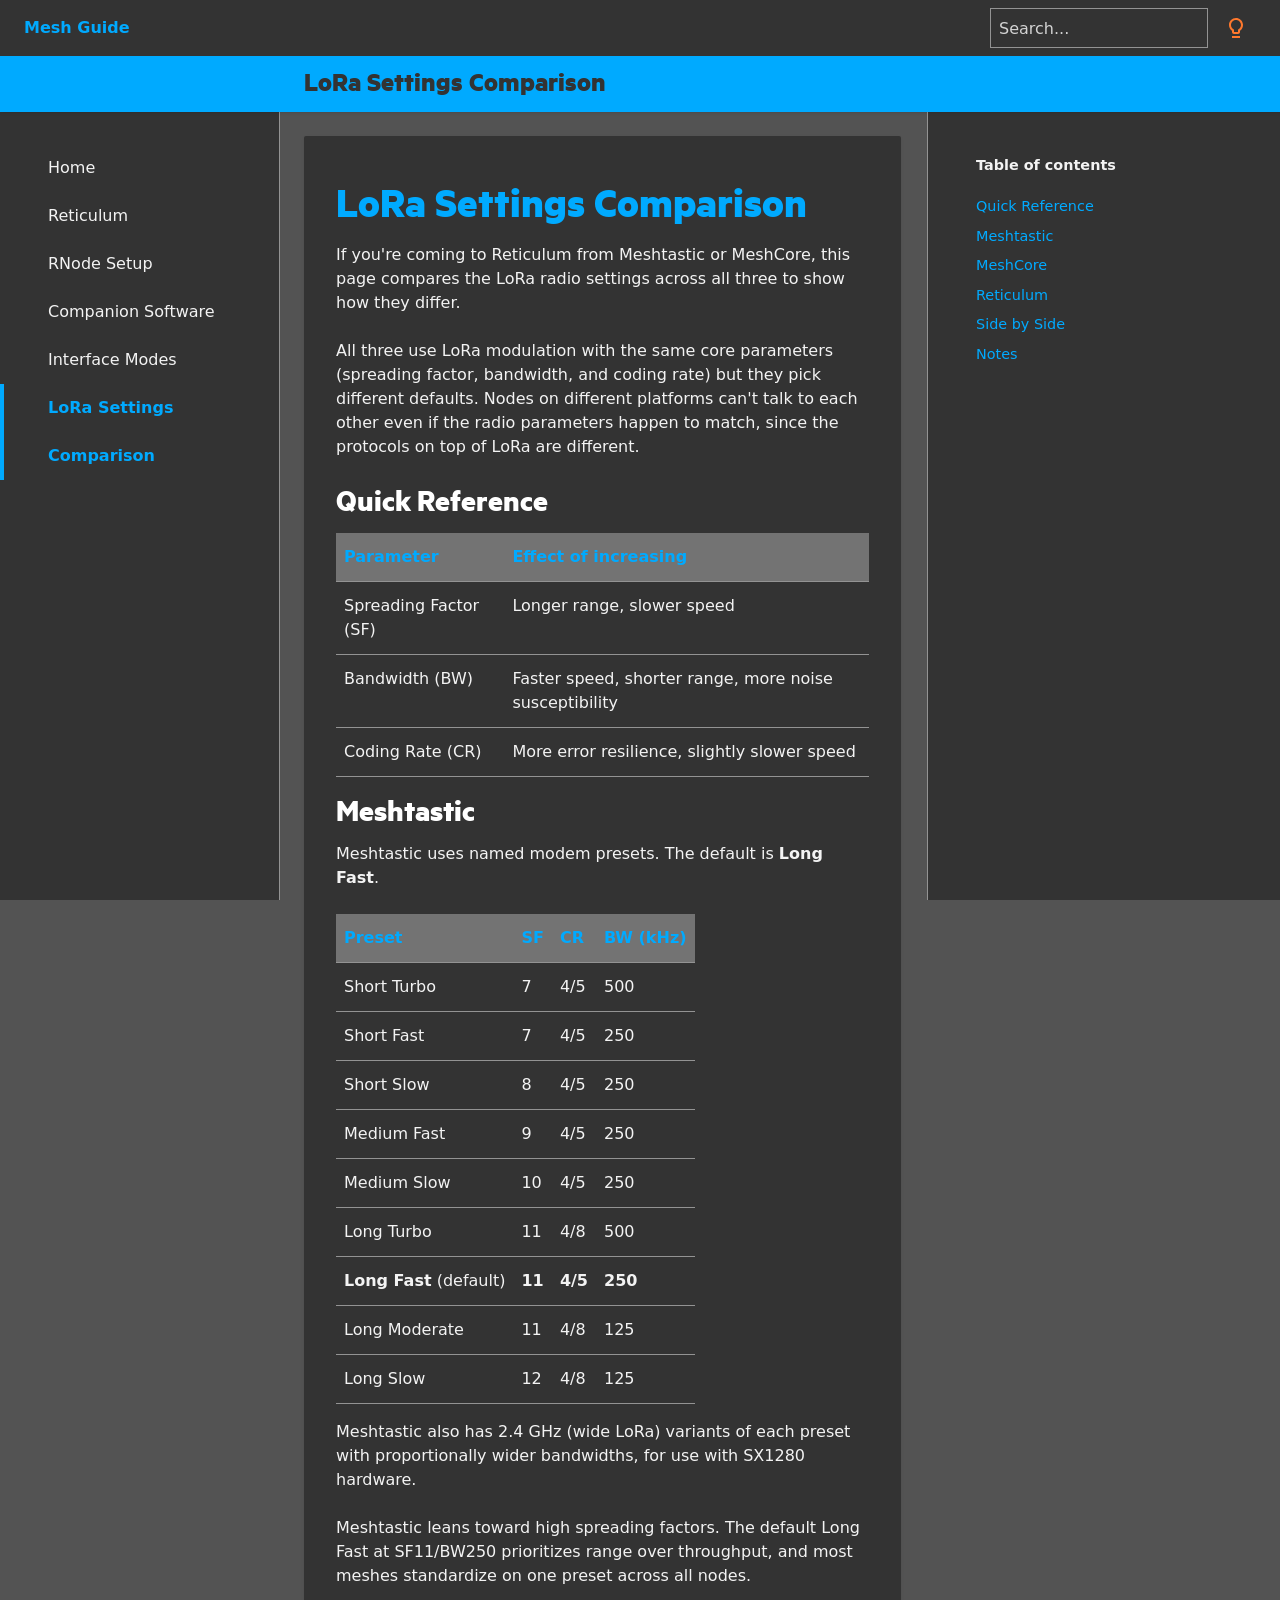
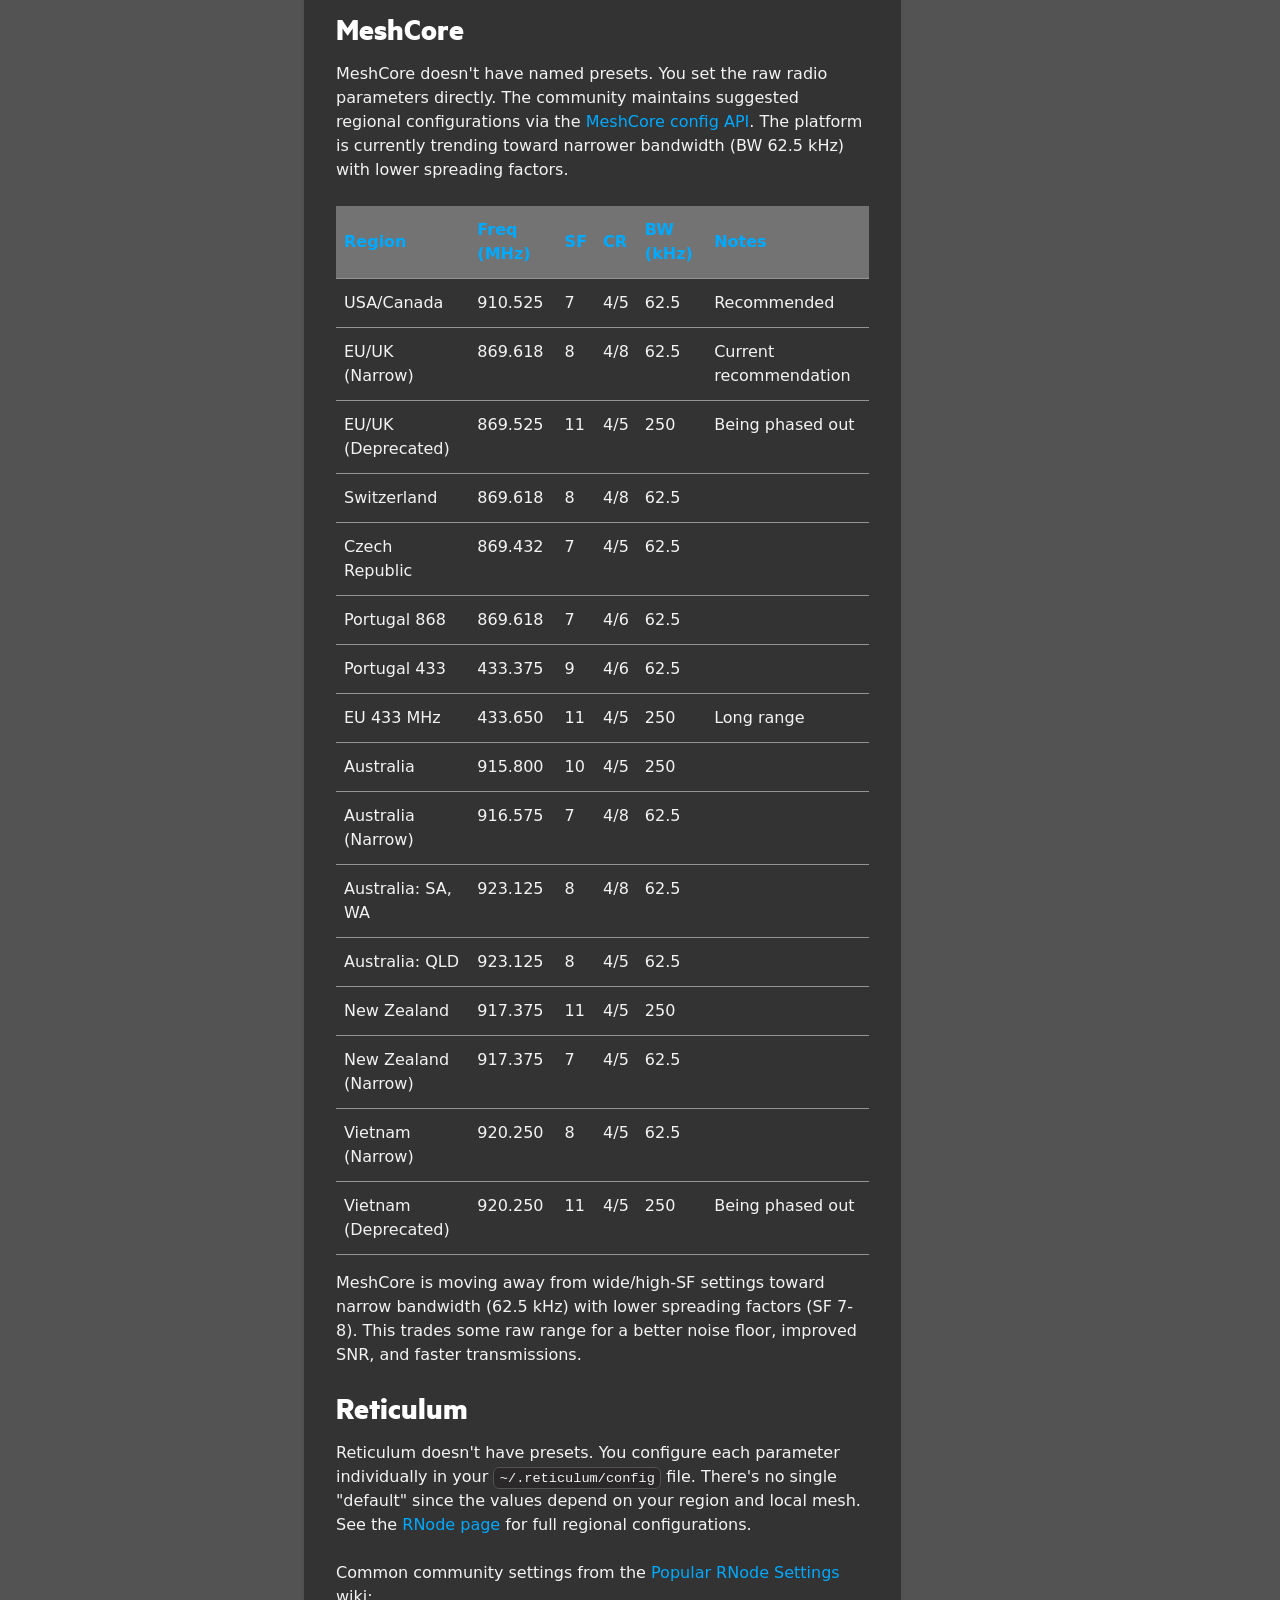
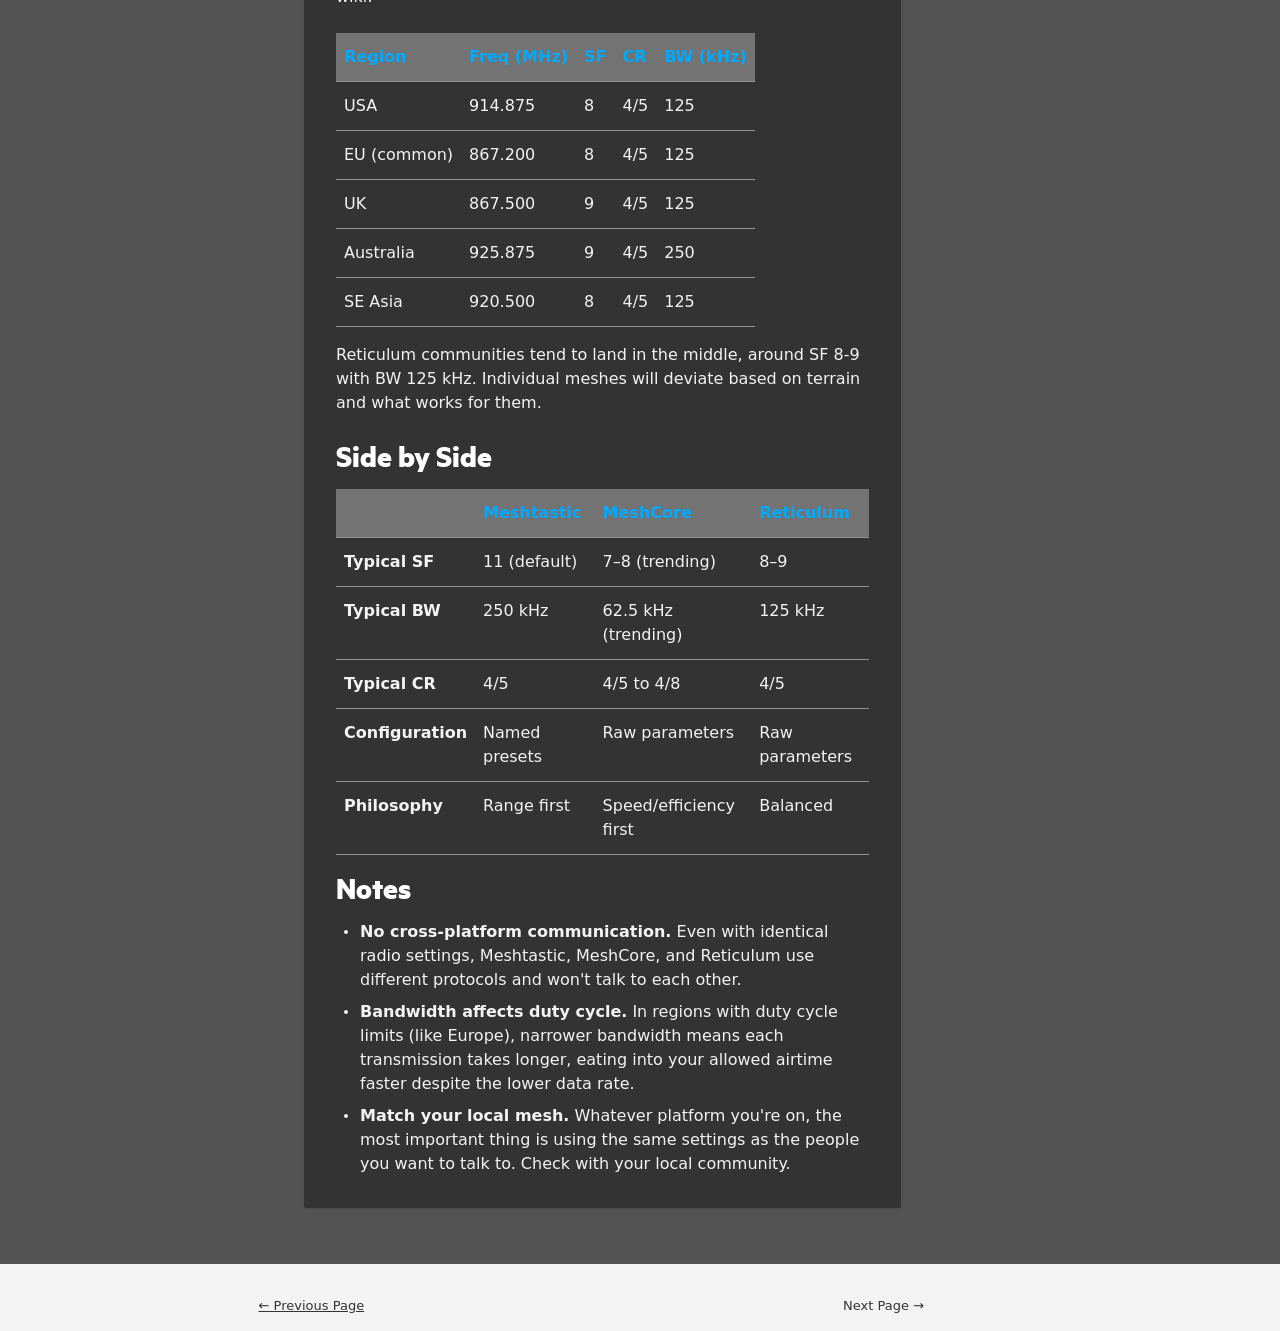
==== commit d4685c89: "Deployed c657ff7 with MkDocs version: 1.6.1" ====
--- a/lora-comparison/index.html
+++ b/lora-comparison/index.html
@@ -171,6 +171,28 @@
 -->
 
 <li>
+  <a href="../companion-software/" class="side-bar__link ">
+    Companion Software
+  </a>
+</li>
+
+        
+          <!--
+
+-->
+
+<li>
+  <a href="../interface-modes/" class="side-bar__link ">
+    Interface Modes
+  </a>
+</li>
+
+        
+          <!--
+
+-->
+
+<li>
   <a href="./" class="side-bar__link side-bar__link--active">
     LoRa Settings Comparison
   </a>
@@ -599,8 +621,8 @@
           <div class="col col--s-4 col--m space-between">
             
               <a class="footer__link padding-top-0 navigation-prev"
-                href="../rnode/"
-                title="RNode Setup">
+                href="../interface-modes/"
+                title="Interface Modes">
                 &#8592; Previous Page
               </a>
             
@@ -620,7 +642,7 @@
 
   <!--
   MkDocs version      : 1.6.1
-  Docs Build Date UTC : 2026-03-30 06:11:58.390553+00:00
+  Docs Build Date UTC : 2026-03-30 17:35:39.693097+00:00
   -->
 
   <!--
@@ -645,6 +667,8 @@
     http://www.mkdocs.org/user-guide/configuration/#extra_javascript
   -->
   
+    <script src="../js/hljs-no-guess.js"></script>
+  
     <script src="../search/main.js"></script>
   
 
